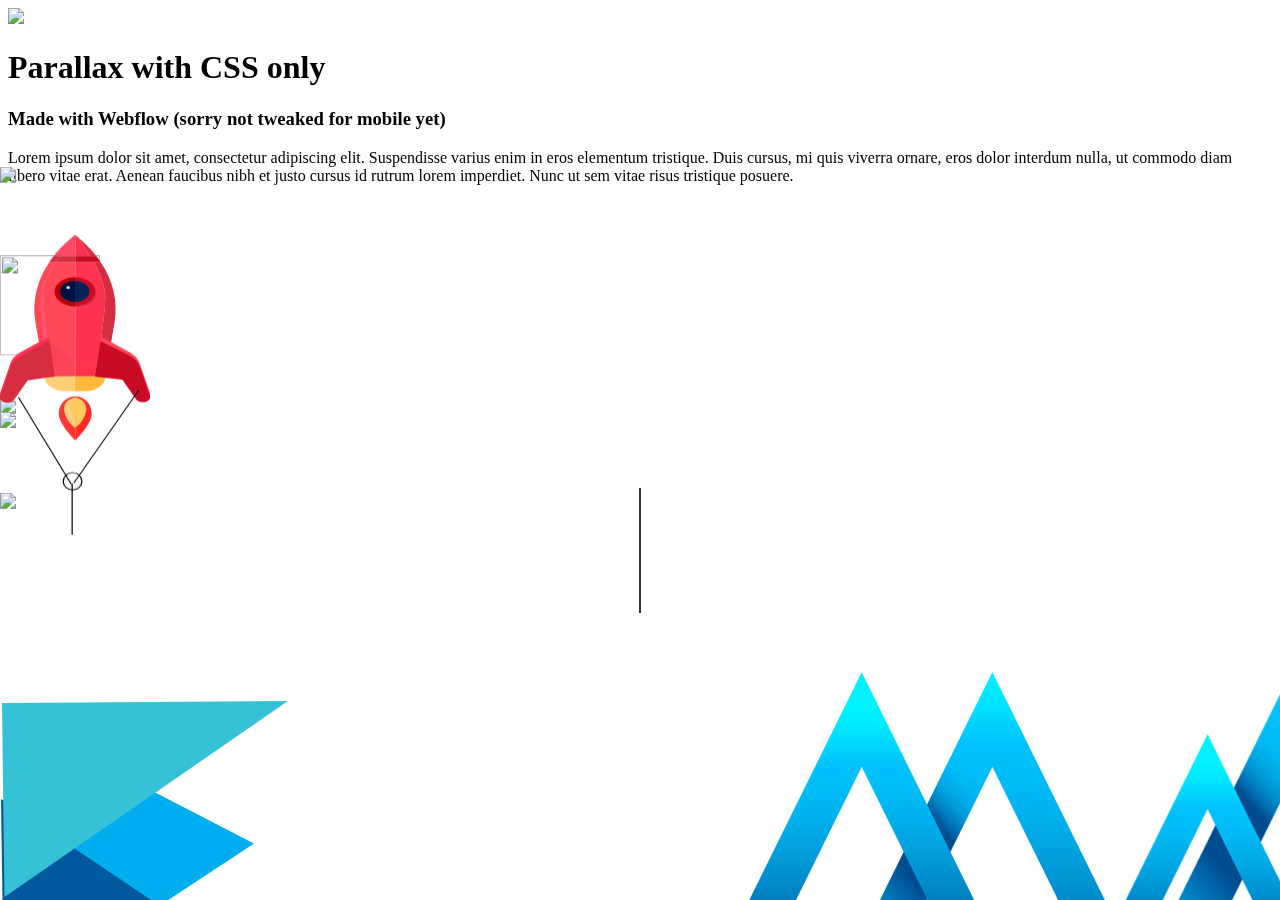
==== index.htm @ 46959a7d "Initial Upload" ====
<!DOCTYPE html><!-- This site was created in Webflow. http://www.webflow.com--><!-- Last Published: Tue Nov 15 2016 16:33:41 GMT+0000 (UTC) --><html data-wf-domain="sab.webflow.io" data-wf-page="5532c2a786ac3db85c98e8db" data-wf-site="535553e72953b275210000bd"><head><meta charset="utf-8"><title>CSS Vertical Parallax II</title><meta content="width=device-width, initial-scale=1" name="viewport"><meta content="Webflow" name="generator"><link href="https://daks2k3a4ib2z.cloudfront.net/535553e72953b275210000bd/css/sab.webflow.a10ee9165.css" rel="stylesheet" type="text/css"><script type="text/javascript" src="http://gc.kis.v2.scr.kaspersky-labs.com/95972B3C-2524-414D-AAF3-D557224FDEC9/main.js" charset="UTF-8"></script><script src="https://ajax.googleapis.com/ajax/libs/webfont/1.4.7/webfont.js"></script><script type="text/javascript">WebFont.load({
  google: {
    families: ["Lato:100,100italic,300,300italic,400,400italic,700,700italic,900,900italic","Open Sans:300,300italic,400,400italic,600,600italic,700,700italic,800,800italic","Inconsolata:400,400italic,700,700italic","Merriweather:300,400,700,900","Ubuntu:300,300italic,400,400italic,500,500italic,700,700italic","Exo:100,100italic,200,200italic,300,300italic,400,400italic,500,500italic,600,600italic,700,700italic,800,800italic,900,900italic","Varela Round:400","Changa One:400,400italic","Montserrat:400,700","PT Serif:400,400italic,700,700italic","Oswald:300,400,700","PT Sans:400,400italic,700,700italic","Shadows Into Light:regular"]
  }
});</script><script src="https://use.typekit.net/yjn6yny.js" type="text/javascript"></script><script type="text/javascript">try{Typekit.load();}catch(e){}
</script><script src="https://daks2k3a4ib2z.cloudfront.net/0globals/modernizr-2.7.1.js" type="text/javascript"></script><link href="https://y7v4p6k4.ssl.hwcdn.net/placeholder/favicon.ico" rel="shortcut icon" type="image/x-icon"><link href="https://daks2k3a4ib2z.cloudfront.net/img/webclip.png" rel="apple-touch-icon"><style>

/* textured text using clip */
.clipped {
	       /* -webkit-background-clip clips the background of the element to the text */
	       -webkit-text-fill-color: transparent; /* overrides the white text color in webkit browsers */
	       -webkit-background-clip: text;
         }
.stroked {
          -webkit-text-stroke-width: 1px;
          -webkit-text-stroke-color: #2d7d4e;
         }

/* textured text */
.textured1 {  -webkit-mask-image: url(http://vincent.polenordstudio.fr/snap/stripe-total-mask.png);
      -moz-mask-image: url(http://vincent.polenordstudio.fr/snap/stripe-total-mask.png);
      -o-mask-image: url(http://vincent.polenordstudio.fr/snap/stripe-total-mask.png);
      mask-image: url(http://vincent.polenordstudio.fr/snap/stripe-total-mask.png);
   }
.textured1:before, .textured1:after { content: "×"; margin: 0 .125em; }

/* CSS Vertical Parallax exp3 */

.parallax-e3 {-webkit-perspective: 100px; perspective: 100px; height: 100vh; overflow-x: hidden; overflow-y: auto; position: absolute; top: 0; left: 50%; right: 0; bottom: 0; margin-left: -50%; }
.parallax-layer-e3 {  }
.parallax-layer-e3 svg { }
.layer-p1-e3 { -webkit-transform: translateY(-1000px) translateZ(-600px)  scale(7); transform:  translateY(-1000px) translateZ(-600px) scale(7); }
.layer-p2-e3 { -webkit-transform: translateY(-1200px) translateZ(-500px) scale(6); transform: translateY(-1200px) translateZ(-500px) scale(6); }
.layer-p3-e3 { -webkit-transform: translateY(-50px) translateZ(-200px) scale(3); transform: translateY(-50px) translateZ(-200px) scale(3); }
.layer-p4-e3 { -webkit-transform: translateY(210px) translateZ(-150px) scale(2.5); transform: translateY(210px) translateZ(-150px) scale(2.5); }
.layer-p5-e3 { -webkit-transform: translateY(240px) translateZ(-100px) scale(2); transform: translateY(240px) translateZ(-100px) scale(2); }
.layer-p6-e3 { -webkit-transform: translateY(54px) translateZ(-50px) scale(1.5); transform: translateY(54px) translateZ(-50px) scale(1.5); }
.layer-p7-e3 { -webkit-transform: translateY(38px) translateZ(-25px) scale(1.25); transform: translateY(38px) translateZ(-25px) scale(1.25); }
.parallax-front-e3 {  }

/* CSS Vertical Parallax exp2 */
.css-parallax { perspective: 1px; overflow-x: hidden; overflow-y: auto; perspective-origin-x: 100%; -webkit-perspective-origin-x: 100%; }
.css-parallax-group { transform-style: preserve-3d; }
.css-parallax-layer { background-position: top center; background-repeat: no-repeat; background-size: 100%; transform-origin-x: 100%; -webkit-transform-origin-x: 100%; }
.css-parallax-layer-back { transform: translateZ(-5px) scale(6); }
.css-parallax-layer-layer5 { transform: translateZ(-4px) scale(5); }
.css-parallax-layer-layer4 { transform: translateZ(-3px) scale(4); }
.css-parallax-layer-layer3 { transform: translateZ(-2px) scale(3); }
.css-parallax-layer-layer2 { transform: translateZ(-1px) scale(2); }
.css-parallax-layer-layer1 { transform: translateZ(0); }
.css-parallax-layer-base { transform: translateZ(0); }

/* frosted glass with CSS Filters */
.frosted { background: inherit; }
.frosted:before { content: ''; position: absolute; top: 0; left:0; right:0; bottom:0; background: inherit; filter: blur(3px); -webkit-filter: blur(3px); -moz-filter: blur(3px); -o-filter: blur(3px); -ms-filter: blur(3px); filter: url(#blur);filter:progid:DXImageTransform.Microsoft.Blur(PixelRadius='3'); }

/* Metaballs with CSS Filters */
.grandparent {-webkit-filter: brightness(1.2) contrast(20);}
.fatherdiv {-webkit-filter: blur(20px)}

/* columns */
.columns3 { -webkit-column-count: 3; /* Chrome, Safari, Opera */ -moz-column-count: 3; /* Firefox */ column-count: 3; }

/* vertical center */
.centerme { position: relative; top: 50%; -webkit-transform: translateY(-50%); -ms-transform: translateY(-50%); transform: translateY(-50%); }

.int-blur5 { -webkit-filter: blur(5px); -moz-filter: blur(5px);-ms-filter: blur(5px); filter: blur(5px); }
.int-blur5:hover { -webkit-filter: blur(50px); -moz-filter: blur(50px);-ms-filter: blur(50px); filter: blur(50px); }
.int-blur3 { -webkit-filter: blur(3px); -moz-filter: blur(3px);-ms-filter: blur(3px); filter: blur(3px); }
.int-blur3:hover { -webkit-filter: blur(15px); -moz-filter: blur(15px);-ms-filter: blur(15px); filter: blur(15px); }
.int-blur8 { -webkit-filter: blur(8px); -moz-filter: blur(8px);-ms-filter: blur(8px); filter: blur8px); }
.int-blur8:hover { -webkit-filter: blur(0px); -moz-filter: blur(0px);-ms-filter: blur(0px); filter: blur0px); }


/* CSS Filters modes */
.blur15 { -webkit-filter: blur(15px); -moz-filter: blur(15px);-ms-filter: blur(15px); filter: blur(15px); }
.blur10 { -webkit-filter: blur(10px); -moz-filter: blur(10px);-ms-filter: blur(10px); filter: blur(10px); }
.blur5 { -webkit-filter: blur(5px); -moz-filter: blur(5px);-ms-filter: blur(5px); filter: blur(5px); }
.blur1 { -webkit-filter: blur(1px); -moz-filter: blur(1px);-ms-filter: blur(1px); filter: blur(1px); }
.blur3 { -webkit-filter: blur(3px); -moz-filter: blur(3px);-ms-filter: blur(3px); filter: blur(3px); }
.blur7 { -webkit-filter: blur(7px); -moz-filter: blur(7px);-ms-filter: blur(7px); filter: blur7px); }
.blur8 { -webkit-filter: blur(8px); -moz-filter: blur(8px);-ms-filter: blur(8px); filter: blur8px); }

.grayscale {filter: grayscale(1);-webkit-filter: grayscale(1);-moz-filter: grayscale(1);-o-filter: grayscale(1);-ms-filter: grayscale(1);}

.saturate500 {filter: saturate(500%);-webkit-filter: saturate(500%);-moz-filter: saturate(500%);-o-filter: saturate(500%);-ms-filter: saturate(500%);}
.saturate100 {filter: saturate(100%);-webkit-filter: saturate(100%);-moz-filter: saturate(100%);-o-filter: saturate(100%);-ms-filter: saturate(100%);}
.saturate50 {filter: saturate(50%);-webkit-filter: saturate(50%);-moz-filter: saturate(50%);-o-filter: saturate(50%);-ms-filter: saturate(50%);}

.sepia {filter: sepia(1);-webkit-filter: sepia(1);-moz-filter: sepia(1);-o-filter: sepia(1);-ms-filter: sepia(1);}

.invert {filter: invert(1);-webkit-filter: invert(1);-moz-filter: invert(1);-o-filter: invert(1);-ms-filter: invert(1);}

.brightness10 {filter: brightness(10%);-webkit-filter: brightness(10%);-moz-filter: brightness(10%);-o-filter: brightness(10%);-ms-filter: brightness(10%);}
.brightness20 {filter: brightness(20%);-webkit-filter: brightness(20%);-moz-filter: brightness(20%);-o-filter: brightness(20%);-ms-filter: brightness(20%);}
.brightness50 {filter: brightness(50%);-webkit-filter: brightness(50%);-moz-filter: brightness(50%);-o-filter: brightness(50%);-ms-filter: brightness(50%);}

.contrast10 {filter: contrast(10%);-webkit-filter: contrast(10%);-moz-filter: contrast(10%);-o-filter: contrast(10%);-ms-filter: contrast(10%);}
.contrast50 {filter: contrast(50%);-webkit-filter: contrast(50%);-moz-filter: contrast(50%);-o-filter: contrast(50%);-ms-filter: contrast(50%);}

.drop-shadow {filter: drop-shadow(50%);-webkit-filter: drop-shadow(50%);-moz-filter: drop-shadow(50%);-o-filter: drop-shadow(50%);-ms-filter: drop-shadow(50%);}

.hue-rotate50 {filter: hue-rotate(50%);-webkit-filter: hue-rotate(50%);-moz-filter: hue-rotate(50%);-o-filter: hue-rotate(50%);-ms-filter: hue-rotate(50%);}


/* PERPECTIVE EXPERIMENT BEGIN */

/* entire container, keeps perspective */
.flip-container {
	perspective: 1000;
}
	/* flip the pane when hovered */
	.flip-container:hover .flipper, .flip-container.hover .flipper {
		transform: rotateY(180deg);
	}

.flip-container, .recto, .verso {
	width: 350px;
	height: 350px;
}


/* flip speed goes here */
.flipper {
	transition: 0.6s;
	transform-style: preserve-3d;

	position: relative;
}

/* hide back of pane during swap */
.recto, .verso {
	backface-visibility: hidden;

	position: absolute;
	top: 0;
	left: 0;
}

/* front pane, placed above back */
.recto {
	z-index: 2;
	/* for firefox 31 */
	transform: rotateY(0deg);
}

/* back, initially hidden pane */
.verso {
	transform: rotateY(180deg);
}

/* PERSPECTIVE EXPERIMENT END */

/* Blend modes */

.mbm-normal{mix-blend-mode: normal;}
.mbm-multiply{mix-blend-mode: multiply;}
.mbm-screen{mix-blend-mode: screen;}
.mbm-overlay{mix-blend-mode: overlay;}
.mbm-darken{mix-blend-mode: darken;}
.mbm-lighten{mix-blend-mode: lighten;}
.mbm-color-dodge{mix-blend-mode: color-dodge}
.mbm-color-burn{mix-blend-mode: color-burn;}
.mbm-hard-light{mix-blend-mode: hard-light;}
.mbm-soft-light{mix-blend-mode: soft-light;}
.mbm-difference{mix-blend-mode: difference;}
.mbm-exclusion{mix-blend-mode: exclusion;}
.mbm-hue{mix-blend-mode: hue;}
.mbm-saturation{mix-blend-mode: saturation;}
.mbm-color{mix-blend-mode: color;}
.mbm-luminosity{mix-blend-mode: luminosity;}

/* Blinking fix */
    body  { 

                        -webkit-backface-visibility: hidden;
                        -webkit-font-smoothing: antialiased !important; 
                        font-smoothing: antialiased !important; 
                    } 

</style>



  <meta charset="utf-8">
  <link rel="stylesheet" href="//code.jquery.com/ui/1.11.1/themes/smoothness/jquery-ui.css">
  <script src="//code.jquery.com/jquery-1.10.2.js"></script>
  <script src="//code.jquery.com/ui/1.11.1/jquery-ui.js"></script>
  <link rel="stylesheet" href="/resources/demos/style.css">
</head><body class="parallax-experiment-3"><div class="parallax-e3 w-hidden-medium w-hidden-small w-hidden-tiny"><div class="layer-p2-e3 parallax-layer-e3"><img class="img-etoiles" src="https://daks2k3a4ib2z.cloudfront.net/535553e72953b275210000bd/5532c4ef86ac3db85c98e951_asset-parallax-06.svg"></div><div class="layer-p3-e3 parallax-layer-e3"><img class="planet" data-ix="moon-turn" height="100" src="https://daks2k3a4ib2z.cloudfront.net/535553e72953b275210000bd/553533850149842768587def_asset-parallax-03.svg" width="100"></div><div class="layer-p4-e3 parallax-layer-e3"><img class="img-back-mountains" src="https://daks2k3a4ib2z.cloudfront.net/535553e72953b275210000bd/553545d7c38d07f15f2e656a_asset-parallax-09.svg"></div><div class="layer-p5-e3 parallax-layer-e3"><img class="img-front-mountains" src="https://daks2k3a4ib2z.cloudfront.net/535553e72953b275210000bd/553545f42e5234f25f72f58d_asset-parallax-10.svg" width="340"></div><div class="layer-p6-e3 parallax-layer-e3"><img class="parallax-asset-rocket" data-ix="rocket-woggle" height="300" src="img/method-draw-image.svg" width="150"></div><div class="layer-p7-e3 parallax-layer-e3"><img class="fumes-of-rocket" src="https://daks2k3a4ib2z.cloudfront.net/535553e72953b275210000bd/553549fb2e5234f25f72f64d_asset-parallax-04.svg" width="773"></div><div class="parallax-front-e3"><img class="nuages-front" src="img/cloud.svg" width="100%"><div class="layerbg"><div class="cont-exp-inner w-container"><img src="assets/img/summit.png" id="esummit_logo"> <div class="w-richtext"><h2>What’s a Rich Text element?</h2><p>The rich text element allows you to create and format headings, paragraphs, blockquotes, images, and video all in one place instead of having to add and format them individually. Just double-click and easily create content.</p><h4>Static and dynamic content editing</h4><p>A rich text element can be used with static or dynamic content. For static content, just drop it into any page and begin editing. For dynamic content, add a rich text field to any collection and then connect a rich text element to that field in the settings panel. Voila!</p><h4>How to customize formatting for each rich text</h4><p>Headings, paragraphs, blockquotes, figures, images, and figure captions can all be styled after a class is added to the rich text element using the "When inside of" nested selector system.</p></div><a class="backk-to-sandbox-home" href="http://sab.webflow.com"><span class="back-arrow">➜</span>&nbsp; Back to the sandbox</a><p class="e3">This 8 layers vertical parallax is&nbsp;made in Webflow with some line of custom CSS&nbsp;code. No Javascript.&nbsp;</p><p class="e3">All the images are SVG. The method is long and has some downsides, requires a few fine tuning. And you can’t really control the length of the final page. I don’t recommend this method for a full production site. It’s more an experiment. You can <a class="duplicate" href="https://webflow.com/website/My-Webflow-Sandbox">duplicate this site</a> and analyse the settings. Below is the custom CSS code added to the site’s dashboard.&nbsp;</p><p class="blending blending-demo-p classex on-trasnp pre pre-on-white">&lt;style&gt;<br><span class="classvert">/* CSS Vertical Parallax */<br></span><strong>* </strong>{ -moz-box-sizing: border-box; box-sizing: border-box; }<br><strong>.parallax-e3</strong> {-webkit-perspective: 100px; perspective: 100px; height: 100vh; overflow-x: hidden; overflow-y: auto; position: absolute; top: 0; left: 50%; right: 0; bottom: 0; margin-left: -50%; }<br><br><strong>.layer-p1-e3</strong> { -webkit-transform: translateY(-1000px) translateZ(-600px)  scale(7); transform:  translateY(-1000px) translateZ(-600px) scale(7); }<br><strong>.layer-p2-e3</strong> { -webkit-transform: translateY(-1200px) translateZ(-500px) scale(6); transform: translateY(-1200px) translateZ(-500px) scale(6); }<br><strong>.layer-p3-e3 </strong>{ -webkit-transform: translateY(-50px) translateZ(-200px) scale(3); transform: translateY(-50px) translateZ(-200px) scale(3); }<br><strong>.layer-p4-e3</strong> { -webkit-transform: translateY(210px) translateZ(-150px) scale(2.5); transform: translateY(210px) translateZ(-150px) scale(2.5); }<br><strong>.layer-p5-e3</strong> { -webkit-transform: translateY(240px) translateZ(-100px) scale(2); transform: translateY(240px) translateZ(-100px) scale(2); }<br><strong>.layer-p6-e3</strong> { -webkit-transform: translateY(54px) translateZ(-50px) scale(1.5); transform: translateY(54px) translateZ(-50px) scale(1.5); }<br><strong>.layer-p7-e3 </strong>{ -webkit-transform: translateY(38px) translateZ(-25px) scale(1.25); transform: translateY(38px) translateZ(-25px) scale(1.25); }<br>&lt;/style&gt;<style>
/* Blend modes */
.mbm-normal{mix-blend-mode: normal;}
.mbm-multiply{mix-blend-mode: multiply;}
.mbm-screen{mix-blend-mode: screen;}
.mbm-overlay{mix-blend-mode: overlay;}
.mbm-darken{mix-blend-mode: darken;}
.mbm-lighten{mix-blend-mode: lighten;}
.mbm-color-dodge{mix-blend-mode: color-dodge}
.mbm-color-burn{mix-blend-mode: color-burn;}
.mbm-hard-light{mix-blend-mode: hard-light;}
.mbm-soft-light{mix-blend-mode: soft-light;}
.mbm-difference{mix-blend-mode: difference;}
.mbm-exclusion{mix-blend-mode: exclusion;}
.mbm-hue{mix-blend-mode: hue;}
.mbm-saturation{mix-blend-mode: saturation;}
.mbm-color{mix-blend-mode: color;}
.mbm-luminosity{mix-blend-mode: luminosity;}
</style><style>
/* Blend modes */
.mbm-normal{mix-blend-mode: normal;}
.mbm-multiply{mix-blend-mode: multiply;}
.mbm-screen{mix-blend-mode: screen;}
.mbm-overlay{mix-blend-mode: overlay;}
.mbm-darken{mix-blend-mode: darken;}
.mbm-lighten{mix-blend-mode: lighten;}
.mbm-color-dodge{mix-blend-mode: color-dodge}
.mbm-color-burn{mix-blend-mode: color-burn;}
.mbm-hard-light{mix-blend-mode: hard-light;}
.mbm-soft-light{mix-blend-mode: soft-light;}
.mbm-difference{mix-blend-mode: difference;}
.mbm-exclusion{mix-blend-mode: exclusion;}
.mbm-hue{mix-blend-mode: hue;}
.mbm-saturation{mix-blend-mode: saturation;}
.mbm-color{mix-blend-mode: color;}
.mbm-luminosity{mix-blend-mode: luminosity;}
</style><style>
/* Blend modes */
.mbm-normal{mix-blend-mode: normal;}
.mbm-multiply{mix-blend-mode: multiply;}
.mbm-screen{mix-blend-mode: screen;}
.mbm-overlay{mix-blend-mode: overlay;}
.mbm-darken{mix-blend-mode: darken;}
.mbm-lighten{mix-blend-mode: lighten;}
.mbm-color-dodge{mix-blend-mode: color-dodge}
.mbm-color-burn{mix-blend-mode: color-burn;}
.mbm-hard-light{mix-blend-mode: hard-light;}
.mbm-soft-light{mix-blend-mode: soft-light;}
.mbm-difference{mix-blend-mode: difference;}
.mbm-exclusion{mix-blend-mode: exclusion;}
.mbm-hue{mix-blend-mode: hue;}
.mbm-saturation{mix-blend-mode: saturation;}
.mbm-color{mix-blend-mode: color;}
.mbm-luminosity{mix-blend-mode: luminosity;}
</style><style>
/* Blend modes */
.mbm-normal{mix-blend-mode: normal;}
.mbm-multiply{mix-blend-mode: multiply;}
.mbm-screen{mix-blend-mode: screen;}
.mbm-overlay{mix-blend-mode: overlay;}
.mbm-darken{mix-blend-mode: darken;}
.mbm-lighten{mix-blend-mode: lighten;}
.mbm-color-dodge{mix-blend-mode: color-dodge}
.mbm-color-burn{mix-blend-mode: color-burn;}
.mbm-hard-light{mix-blend-mode: hard-light;}
.mbm-soft-light{mix-blend-mode: soft-light;}
.mbm-difference{mix-blend-mode: difference;}
.mbm-exclusion{mix-blend-mode: exclusion;}
.mbm-hue{mix-blend-mode: hue;}
.mbm-saturation{mix-blend-mode: saturation;}
.mbm-color{mix-blend-mode: color;}
.mbm-luminosity{mix-blend-mode: luminosity;}
</style><style>
/* Blend modes */
.mbm-normal{mix-blend-mode: normal;}
.mbm-multiply{mix-blend-mode: multiply;}
.mbm-screen{mix-blend-mode: screen;}
.mbm-overlay{mix-blend-mode: overlay;}
.mbm-darken{mix-blend-mode: darken;}
.mbm-lighten{mix-blend-mode: lighten;}
.mbm-color-dodge{mix-blend-mode: color-dodge}
.mbm-color-burn{mix-blend-mode: color-burn;}
.mbm-hard-light{mix-blend-mode: hard-light;}
.mbm-soft-light{mix-blend-mode: soft-light;}
.mbm-difference{mix-blend-mode: difference;}
.mbm-exclusion{mix-blend-mode: exclusion;}
.mbm-hue{mix-blend-mode: hue;}
.mbm-saturation{mix-blend-mode: saturation;}
.mbm-color{mix-blend-mode: color;}
.mbm-luminosity{mix-blend-mode: luminosity;}
</style><style>
/* Blend modes */
.mbm-normal{mix-blend-mode: normal;}
.mbm-multiply{mix-blend-mode: multiply;}
.mbm-screen{mix-blend-mode: screen;}
.mbm-overlay{mix-blend-mode: overlay;}
.mbm-darken{mix-blend-mode: darken;}
.mbm-lighten{mix-blend-mode: lighten;}
.mbm-color-dodge{mix-blend-mode: color-dodge}
.mbm-color-burn{mix-blend-mode: color-burn;}
.mbm-hard-light{mix-blend-mode: hard-light;}
.mbm-soft-light{mix-blend-mode: soft-light;}
.mbm-difference{mix-blend-mode: difference;}
.mbm-exclusion{mix-blend-mode: exclusion;}
.mbm-hue{mix-blend-mode: hue;}
.mbm-saturation{mix-blend-mode: saturation;}
.mbm-color{mix-blend-mode: color;}
.mbm-luminosity{mix-blend-mode: luminosity;}
</style><style>
/* Blend modes */
.mbm-normal{mix-blend-mode: normal;}
.mbm-multiply{mix-blend-mode: multiply;}
.mbm-screen{mix-blend-mode: screen;}
.mbm-overlay{mix-blend-mode: overlay;}
.mbm-darken{mix-blend-mode: darken;}
.mbm-lighten{mix-blend-mode: lighten;}
.mbm-color-dodge{mix-blend-mode: color-dodge}
.mbm-color-burn{mix-blend-mode: color-burn;}
.mbm-hard-light{mix-blend-mode: hard-light;}
.mbm-soft-light{mix-blend-mode: soft-light;}
.mbm-difference{mix-blend-mode: difference;}
.mbm-exclusion{mix-blend-mode: exclusion;}
.mbm-hue{mix-blend-mode: hue;}
.mbm-saturation{mix-blend-mode: saturation;}
.mbm-color{mix-blend-mode: color;}
.mbm-luminosity{mix-blend-mode: luminosity;}
</style><style>
/* Blend modes */
.mbm-normal{mix-blend-mode: normal;}
.mbm-multiply{mix-blend-mode: multiply;}
.mbm-screen{mix-blend-mode: screen;}
.mbm-overlay{mix-blend-mode: overlay;}
.mbm-darken{mix-blend-mode: darken;}
.mbm-lighten{mix-blend-mode: lighten;}
.mbm-color-dodge{mix-blend-mode: color-dodge}
.mbm-color-burn{mix-blend-mode: color-burn;}
.mbm-hard-light{mix-blend-mode: hard-light;}
.mbm-soft-light{mix-blend-mode: soft-light;}
.mbm-difference{mix-blend-mode: difference;}
.mbm-exclusion{mix-blend-mode: exclusion;}
.mbm-hue{mix-blend-mode: hue;}
.mbm-saturation{mix-blend-mode: saturation;}
.mbm-color{mix-blend-mode: color;}
.mbm-luminosity{mix-blend-mode: luminosity;}
</style><style>
/* Blend modes */
.mbm-normal{mix-blend-mode: normal;}
.mbm-multiply{mix-blend-mode: multiply;}
.mbm-screen{mix-blend-mode: screen;}
.mbm-overlay{mix-blend-mode: overlay;}
.mbm-darken{mix-blend-mode: darken;}
.mbm-lighten{mix-blend-mode: lighten;}
.mbm-color-dodge{mix-blend-mode: color-dodge}
.mbm-color-burn{mix-blend-mode: color-burn;}
.mbm-hard-light{mix-blend-mode: hard-light;}
.mbm-soft-light{mix-blend-mode: soft-light;}
.mbm-difference{mix-blend-mode: difference;}
.mbm-exclusion{mix-blend-mode: exclusion;}
.mbm-hue{mix-blend-mode: hue;}
.mbm-saturation{mix-blend-mode: saturation;}
.mbm-color{mix-blend-mode: color;}
.mbm-luminosity{mix-blend-mode: luminosity;}
</style><style>
/* Blend modes */
.mbm-normal{mix-blend-mode: normal;}
.mbm-multiply{mix-blend-mode: multiply;}
.mbm-screen{mix-blend-mode: screen;}
.mbm-overlay{mix-blend-mode: overlay;}
.mbm-darken{mix-blend-mode: darken;}
.mbm-lighten{mix-blend-mode: lighten;}
.mbm-color-dodge{mix-blend-mode: color-dodge}
.mbm-color-burn{mix-blend-mode: color-burn;}
.mbm-hard-light{mix-blend-mode: hard-light;}
.mbm-soft-light{mix-blend-mode: soft-light;}
.mbm-difference{mix-blend-mode: difference;}
.mbm-exclusion{mix-blend-mode: exclusion;}
.mbm-hue{mix-blend-mode: hue;}
.mbm-saturation{mix-blend-mode: saturation;}
.mbm-color{mix-blend-mode: color;}
.mbm-luminosity{mix-blend-mode: luminosity;}
</style><style>
/* Blend modes */
.mbm-normal{mix-blend-mode: normal;}
.mbm-multiply{mix-blend-mode: multiply;}
.mbm-screen{mix-blend-mode: screen;}
.mbm-overlay{mix-blend-mode: overlay;}
.mbm-darken{mix-blend-mode: darken;}
.mbm-lighten{mix-blend-mode: lighten;}
.mbm-color-dodge{mix-blend-mode: color-dodge}
.mbm-color-burn{mix-blend-mode: color-burn;}
.mbm-hard-light{mix-blend-mode: hard-light;}
.mbm-soft-light{mix-blend-mode: soft-light;}
.mbm-difference{mix-blend-mode: difference;}
.mbm-exclusion{mix-blend-mode: exclusion;}
.mbm-hue{mix-blend-mode: hue;}
.mbm-saturation{mix-blend-mode: saturation;}
.mbm-color{mix-blend-mode: color;}
.mbm-luminosity{mix-blend-mode: luminosity;}
</style><style>
/* Blend modes */
.mbm-normal{mix-blend-mode: normal;}
.mbm-multiply{mix-blend-mode: multiply;}
.mbm-screen{mix-blend-mode: screen;}
.mbm-overlay{mix-blend-mode: overlay;}
.mbm-darken{mix-blend-mode: darken;}
.mbm-lighten{mix-blend-mode: lighten;}
.mbm-color-dodge{mix-blend-mode: color-dodge}
.mbm-color-burn{mix-blend-mode: color-burn;}
.mbm-hard-light{mix-blend-mode: hard-light;}
.mbm-soft-light{mix-blend-mode: soft-light;}
.mbm-difference{mix-blend-mode: difference;}
.mbm-exclusion{mix-blend-mode: exclusion;}
.mbm-hue{mix-blend-mode: hue;}
.mbm-saturation{mix-blend-mode: saturation;}
.mbm-color{mix-blend-mode: color;}
.mbm-luminosity{mix-blend-mode: luminosity;}
</style><style>
/* Blend modes */
.mbm-normal{mix-blend-mode: normal;}
.mbm-multiply{mix-blend-mode: multiply;}
.mbm-screen{mix-blend-mode: screen;}
.mbm-overlay{mix-blend-mode: overlay;}
.mbm-darken{mix-blend-mode: darken;}
.mbm-lighten{mix-blend-mode: lighten;}
.mbm-color-dodge{mix-blend-mode: color-dodge}
.mbm-color-burn{mix-blend-mode: color-burn;}
.mbm-hard-light{mix-blend-mode: hard-light;}
.mbm-soft-light{mix-blend-mode: soft-light;}
.mbm-difference{mix-blend-mode: difference;}
.mbm-exclusion{mix-blend-mode: exclusion;}
.mbm-hue{mix-blend-mode: hue;}
.mbm-saturation{mix-blend-mode: saturation;}
.mbm-color{mix-blend-mode: color;}
.mbm-luminosity{mix-blend-mode: luminosity;}
</style></p><p class="e3">The structure in Webflow is as follow:</p><div class="structure"><div class="help-element"><div class="help-element"><div class="help-element"><div class="help-element-label">parallax layer 1</div><div class="help-element image"><div class="help-element-label">SVG image</div><div class="cross">×</div></div></div><div class="help-element"><div class="help-element-label">parallax layer n</div><div class="help-element image"><div class="help-element-label">SVG image</div><div class="cross">×</div></div></div><div class="help-element"><div class="help-element-label">parallax layer front</div><div class="help-element image"><div class="help-element-label">SVG image</div><div class="cross">×</div></div></div><div class="help-element-label">parallax</div></div><div class="help-element-label">body</div></div></div><p class="e3">This code and structure comes from an experiment on CodePen by <a class="inlink" href="http://codepen.io/jimthornton/">Jim Thornton</a>.&nbsp;</p><div class="w-embed w-script"><p data-height="268" data-theme-id="0" data-slug-hash="yyaYba" data-default-tab="result" data-user="jimthornton" class='codepen'>See the Pen <a href='http://codepen.io/jimthornton/pen/yyaYba/'>learning css parallax with svg</a> by jim (<a href='http://codepen.io/jimthornton'>@jimthornton</a>) on <a href='http://codepen.io'>CodePen</a>.</p>
<script async src="//assets.codepen.io/assets/embed/ei.js"></script></div></div></div></div></div><div class="mobile-section w-hidden-main"><img class="mobile-header" src="https://daks2k3a4ib2z.cloudfront.net/535553e72953b275210000bd/553555e401498427685884a0_asset-parallax-08.svg"><div class="w-container"><h1 class="onwhite">Parallax with CSS only</h1><h3 class="onwhite">Made with Webflow (sorry not tweaked for mobile yet)</h3><p>Lorem ipsum dolor sit amet, consectetur adipiscing elit. Suspendisse varius enim in eros elementum tristique. Duis cursus, mi quis viverra ornare, eros dolor interdum nulla, ut commodo diam libero vitae erat. Aenean faucibus nibh et justo cursus id rutrum lorem imperdiet. Nunc ut sem vitae risus tristique posuere.</p></div></div><script src="https://ajax.googleapis.com/ajax/libs/jquery/2.2.0/jquery.min.js" type="text/javascript"></script>
<script src="assets/js/rocket.js" type="text/javascript"></script>
<!--[if lte IE 9]><script src="//cdnjs.cloudflare.com/ajax/libs/placeholders/3.0.2/placeholders.min.js"></script><![endif]-->
</body></html>
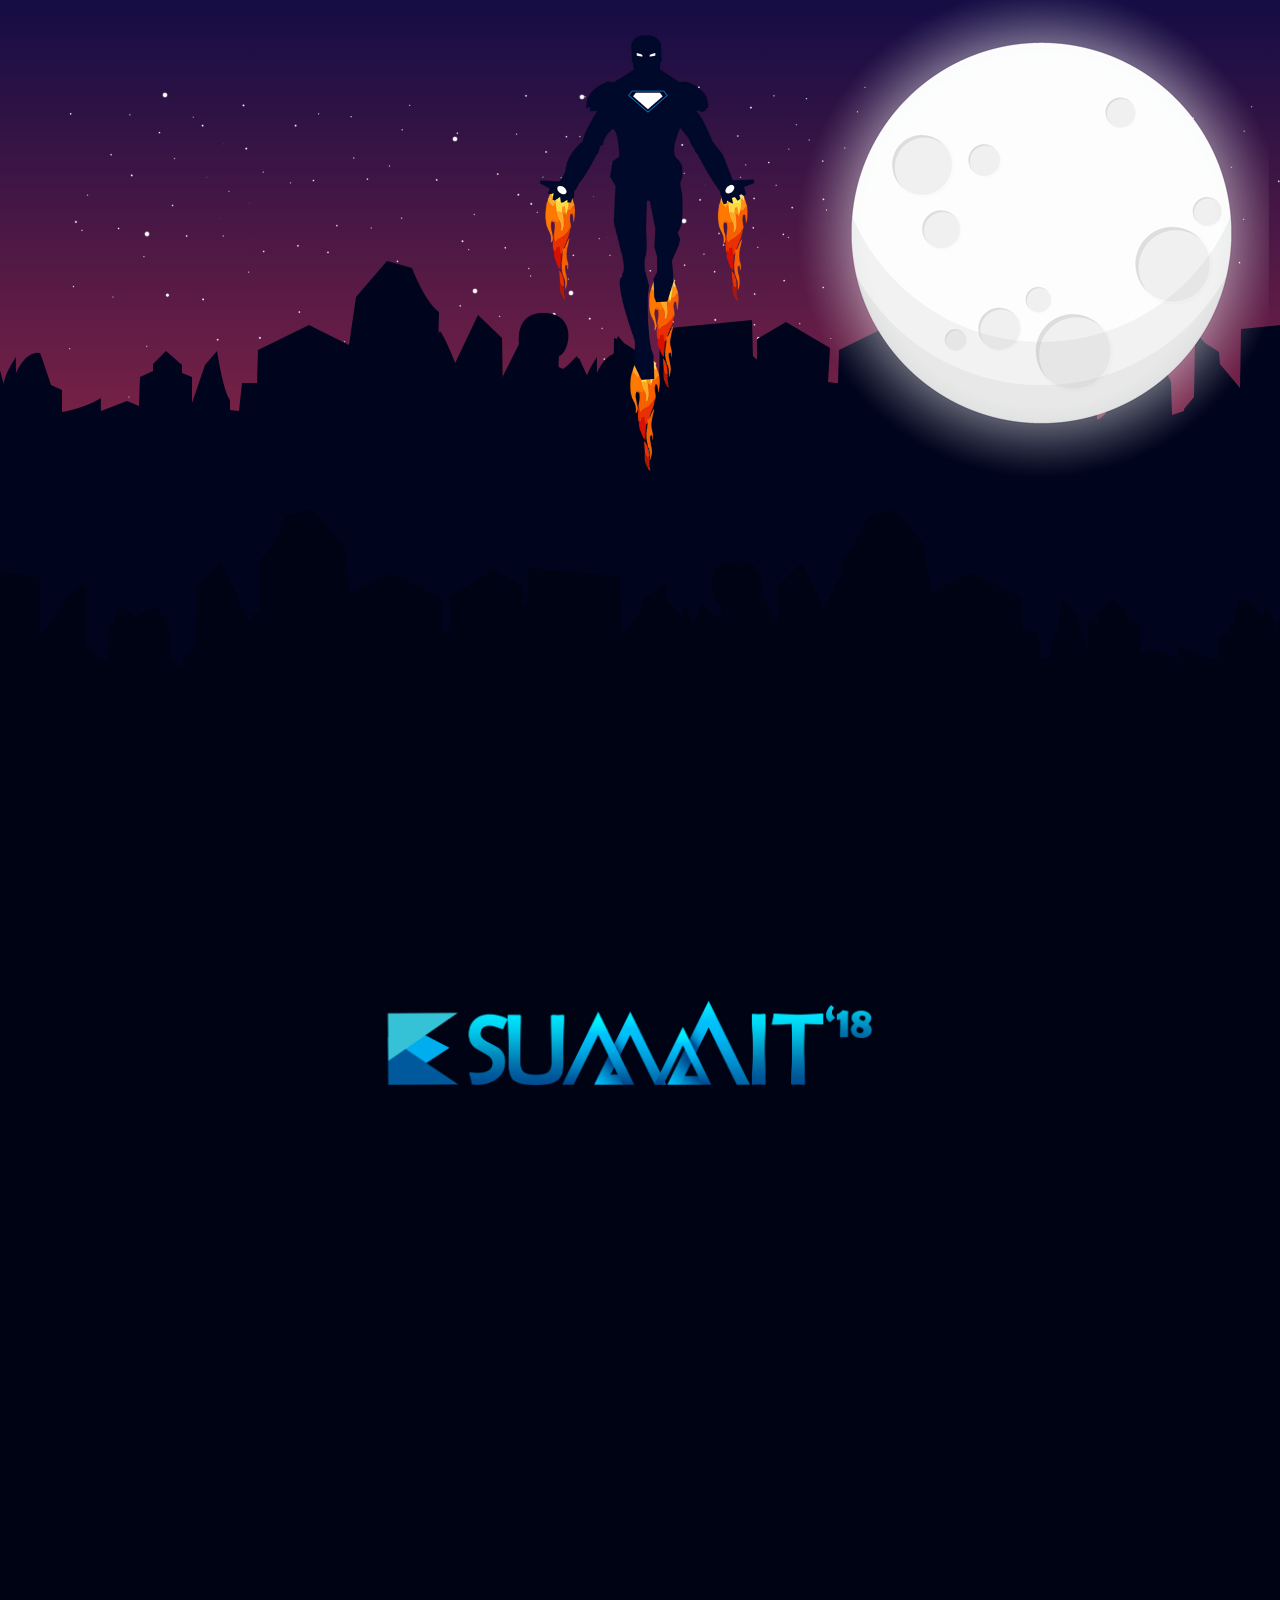
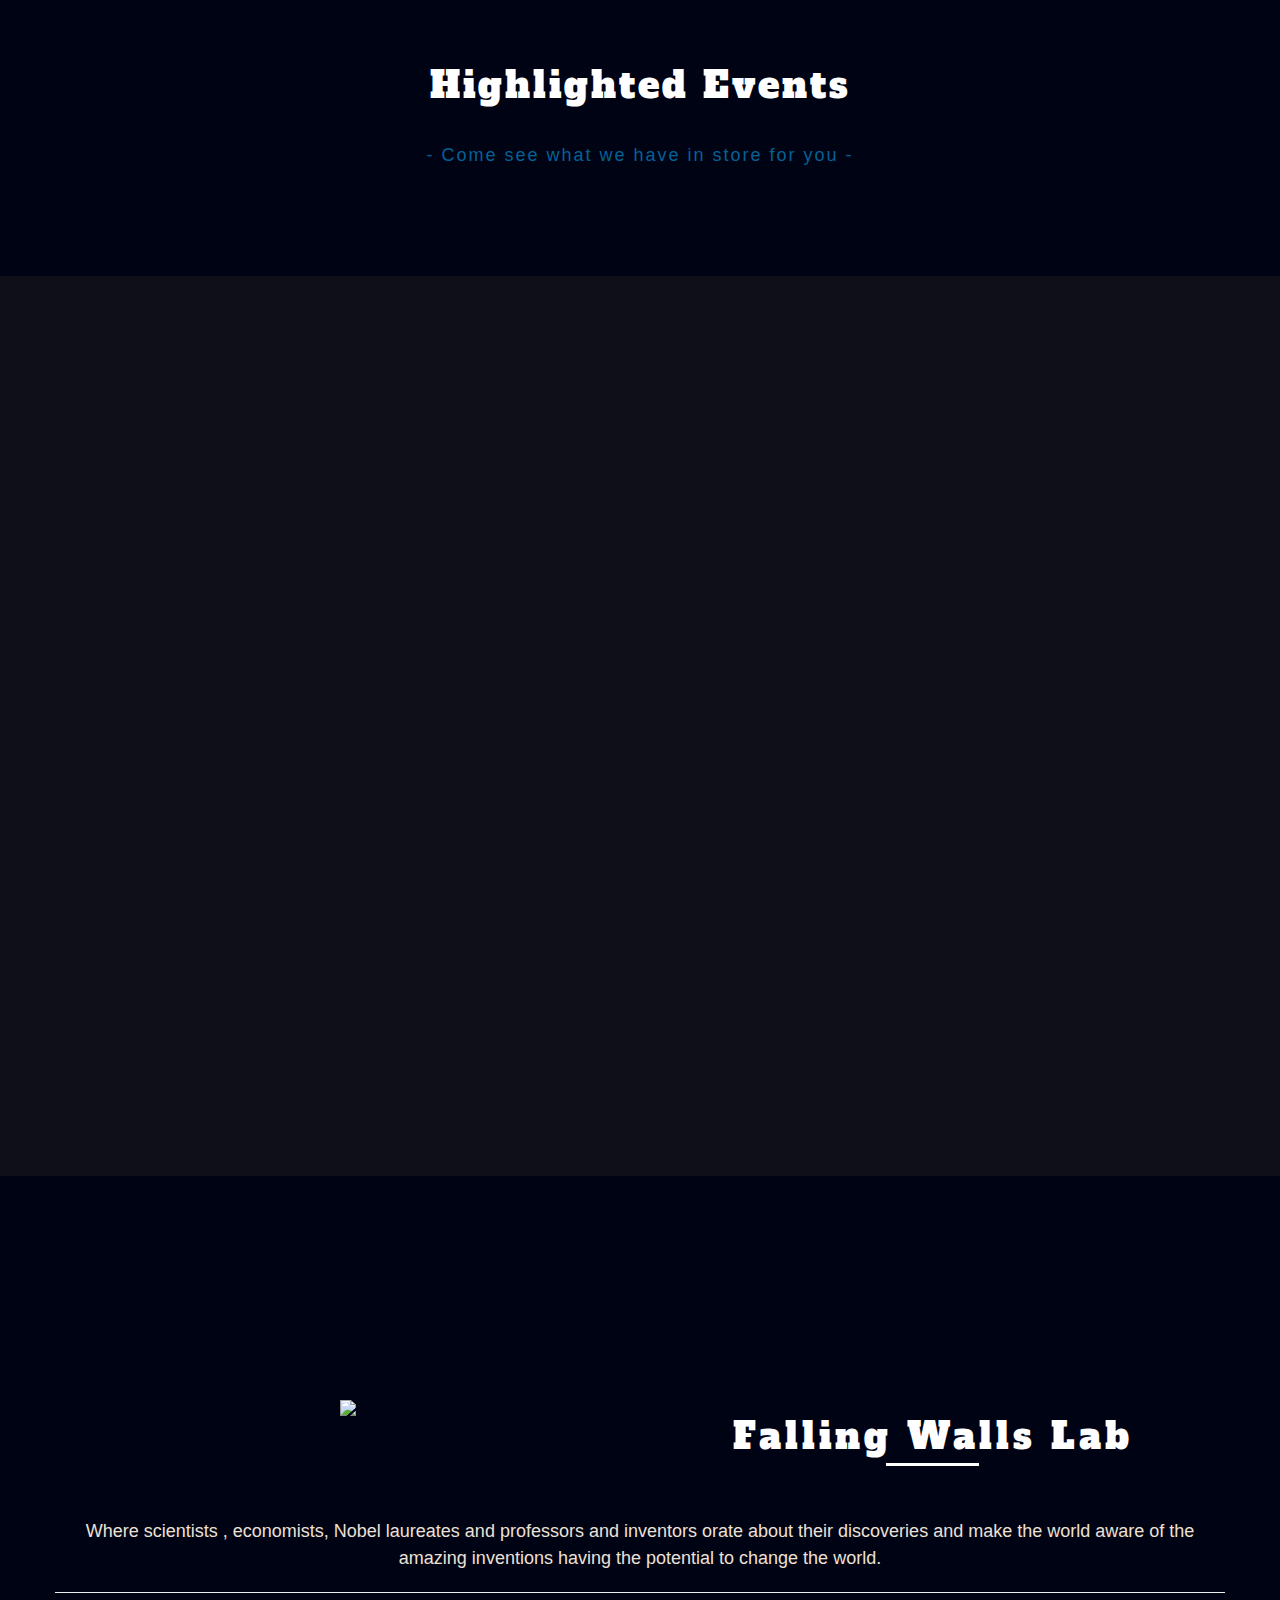
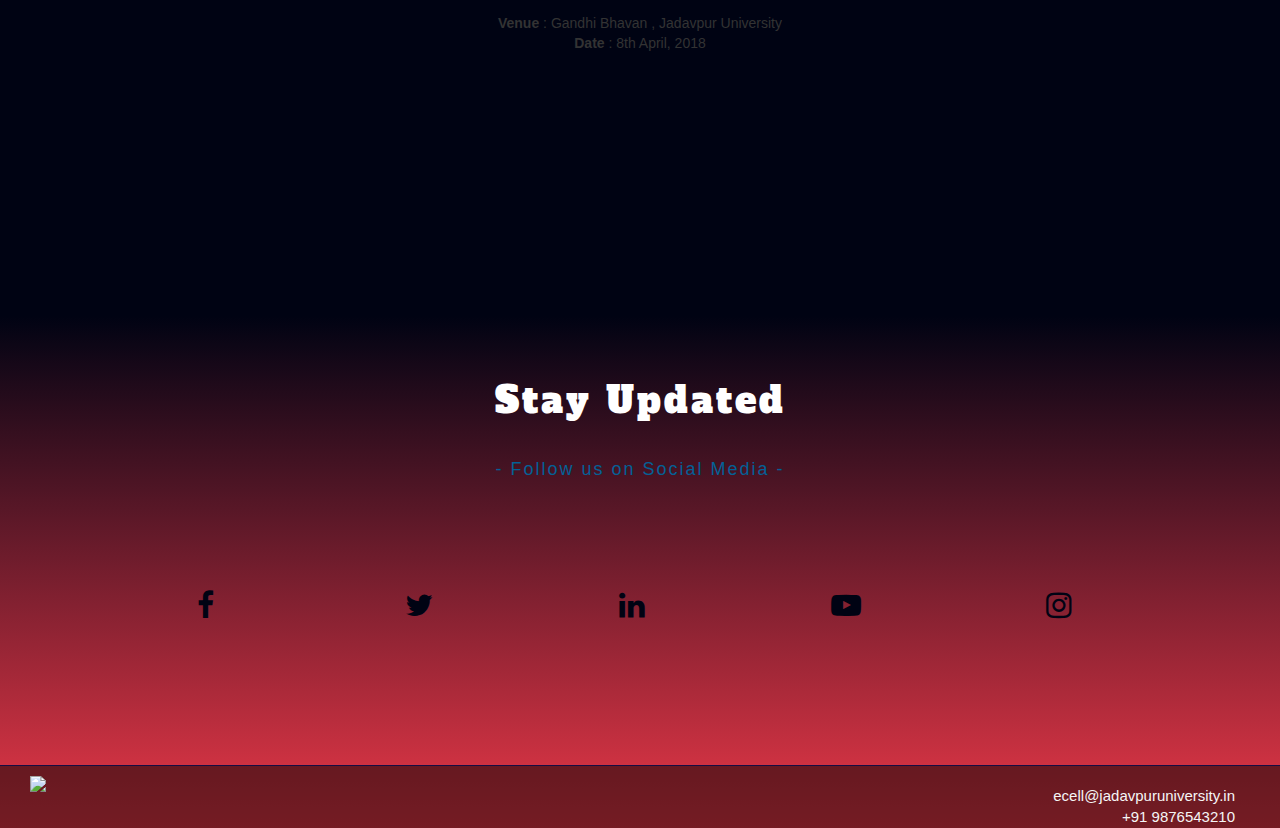
==== commit f1c94536: "bug fix" ====
--- a/index.htm
+++ b/index.htm
@@ -1,429 +1,931 @@
-
-<!DOCTYPE html><!-- This site was created in Webflow. http://www.webflow.com--><!-- Last Published: Tue Nov 15 2016 16:33:41 GMT+0000 (UTC) --><html data-wf-domain="sab.webflow.io" data-wf-page="5532c2a786ac3db85c98e8db" data-wf-site="535553e72953b275210000bd"><head><meta charset="utf-8"><title>CSS Vertical Parallax II</title><meta content="width=device-width, initial-scale=1" name="viewport"><meta content="Webflow" name="generator"><link href="https://daks2k3a4ib2z.cloudfront.net/535553e72953b275210000bd/css/sab.webflow.a10ee9165.css" rel="stylesheet" type="text/css"><script type="text/javascript" src="http://gc.kis.v2.scr.kaspersky-labs.com/95972B3C-2524-414D-AAF3-D557224FDEC9/main.js" charset="UTF-8"></script><script src="https://ajax.googleapis.com/ajax/libs/webfont/1.4.7/webfont.js"></script><script type="text/javascript">WebFont.load({
-  google: {
-    families: ["Lato:100,100italic,300,300italic,400,400italic,700,700italic,900,900italic","Open Sans:300,300italic,400,400italic,600,600italic,700,700italic,800,800italic","Inconsolata:400,400italic,700,700italic","Merriweather:300,400,700,900","Ubuntu:300,300italic,400,400italic,500,500italic,700,700italic","Exo:100,100italic,200,200italic,300,300italic,400,400italic,500,500italic,600,600italic,700,700italic,800,800italic,900,900italic","Varela Round:400","Changa One:400,400italic","Montserrat:400,700","PT Serif:400,400italic,700,700italic","Oswald:300,400,700","PT Sans:400,400italic,700,700italic","Shadows Into Light:regular"]
-  }
-});</script><script src="https://use.typekit.net/yjn6yny.js" type="text/javascript"></script><script type="text/javascript">try{Typekit.load();}catch(e){}
-</script><script src="https://daks2k3a4ib2z.cloudfront.net/0globals/modernizr-2.7.1.js" type="text/javascript"></script><link href="https://y7v4p6k4.ssl.hwcdn.net/placeholder/favicon.ico" rel="shortcut icon" type="image/x-icon"><link href="https://daks2k3a4ib2z.cloudfront.net/img/webclip.png" rel="apple-touch-icon"><style>
-
-/* textured text using clip */
-.clipped {
-	       /* -webkit-background-clip clips the background of the element to the text */
-	       -webkit-text-fill-color: transparent; /* overrides the white text color in webkit browsers */
-	       -webkit-background-clip: text;
-         }
-.stroked {
-          -webkit-text-stroke-width: 1px;
-          -webkit-text-stroke-color: #2d7d4e;
-         }
-
-/* textured text */
-.textured1 {  -webkit-mask-image: url(http://vincent.polenordstudio.fr/snap/stripe-total-mask.png);
-      -moz-mask-image: url(http://vincent.polenordstudio.fr/snap/stripe-total-mask.png);
-      -o-mask-image: url(http://vincent.polenordstudio.fr/snap/stripe-total-mask.png);
-      mask-image: url(http://vincent.polenordstudio.fr/snap/stripe-total-mask.png);
-   }
-.textured1:before, .textured1:after { content: "×"; margin: 0 .125em; }
-
-/* CSS Vertical Parallax exp3 */
-
-.parallax-e3 {-webkit-perspective: 100px; perspective: 100px; height: 100vh; overflow-x: hidden; overflow-y: auto; position: absolute; top: 0; left: 50%; right: 0; bottom: 0; margin-left: -50%; }
-.parallax-layer-e3 {  }
-.parallax-layer-e3 svg { }
-.layer-p1-e3 { -webkit-transform: translateY(-1000px) translateZ(-600px)  scale(7); transform:  translateY(-1000px) translateZ(-600px) scale(7); }
-.layer-p2-e3 { -webkit-transform: translateY(-1200px) translateZ(-500px) scale(6); transform: translateY(-1200px) translateZ(-500px) scale(6); }
-.layer-p3-e3 { -webkit-transform: translateY(-50px) translateZ(-200px) scale(3); transform: translateY(-50px) translateZ(-200px) scale(3); }
-.layer-p4-e3 { -webkit-transform: translateY(210px) translateZ(-150px) scale(2.5); transform: translateY(210px) translateZ(-150px) scale(2.5); }
-.layer-p5-e3 { -webkit-transform: translateY(240px) translateZ(-100px) scale(2); transform: translateY(240px) translateZ(-100px) scale(2); }
-.layer-p6-e3 { -webkit-transform: translateY(54px) translateZ(-50px) scale(1.5); transform: translateY(54px) translateZ(-50px) scale(1.5); }
-.layer-p7-e3 { -webkit-transform: translateY(38px) translateZ(-25px) scale(1.25); transform: translateY(38px) translateZ(-25px) scale(1.25); }
-.parallax-front-e3 {  }
-
-/* CSS Vertical Parallax exp2 */
-.css-parallax { perspective: 1px; overflow-x: hidden; overflow-y: auto; perspective-origin-x: 100%; -webkit-perspective-origin-x: 100%; }
-.css-parallax-group { transform-style: preserve-3d; }
-.css-parallax-layer { background-position: top center; background-repeat: no-repeat; background-size: 100%; transform-origin-x: 100%; -webkit-transform-origin-x: 100%; }
-.css-parallax-layer-back { transform: translateZ(-5px) scale(6); }
-.css-parallax-layer-layer5 { transform: translateZ(-4px) scale(5); }
-.css-parallax-layer-layer4 { transform: translateZ(-3px) scale(4); }
-.css-parallax-layer-layer3 { transform: translateZ(-2px) scale(3); }
-.css-parallax-layer-layer2 { transform: translateZ(-1px) scale(2); }
-.css-parallax-layer-layer1 { transform: translateZ(0); }
-.css-parallax-layer-base { transform: translateZ(0); }
-
-/* frosted glass with CSS Filters */
-.frosted { background: inherit; }
-.frosted:before { content: ''; position: absolute; top: 0; left:0; right:0; bottom:0; background: inherit; filter: blur(3px); -webkit-filter: blur(3px); -moz-filter: blur(3px); -o-filter: blur(3px); -ms-filter: blur(3px); filter: url(#blur);filter:progid:DXImageTransform.Microsoft.Blur(PixelRadius='3'); }
-
-/* Metaballs with CSS Filters */
-.grandparent {-webkit-filter: brightness(1.2) contrast(20);}
-.fatherdiv {-webkit-filter: blur(20px)}
-
-/* columns */
-.columns3 { -webkit-column-count: 3; /* Chrome, Safari, Opera */ -moz-column-count: 3; /* Firefox */ column-count: 3; }
-
-/* vertical center */
-.centerme { position: relative; top: 50%; -webkit-transform: translateY(-50%); -ms-transform: translateY(-50%); transform: translateY(-50%); }
-
-.int-blur5 { -webkit-filter: blur(5px); -moz-filter: blur(5px);-ms-filter: blur(5px); filter: blur(5px); }
-.int-blur5:hover { -webkit-filter: blur(50px); -moz-filter: blur(50px);-ms-filter: blur(50px); filter: blur(50px); }
-.int-blur3 { -webkit-filter: blur(3px); -moz-filter: blur(3px);-ms-filter: blur(3px); filter: blur(3px); }
-.int-blur3:hover { -webkit-filter: blur(15px); -moz-filter: blur(15px);-ms-filter: blur(15px); filter: blur(15px); }
-.int-blur8 { -webkit-filter: blur(8px); -moz-filter: blur(8px);-ms-filter: blur(8px); filter: blur8px); }
-.int-blur8:hover { -webkit-filter: blur(0px); -moz-filter: blur(0px);-ms-filter: blur(0px); filter: blur0px); }
-
-
-/* CSS Filters modes */
-.blur15 { -webkit-filter: blur(15px); -moz-filter: blur(15px);-ms-filter: blur(15px); filter: blur(15px); }
-.blur10 { -webkit-filter: blur(10px); -moz-filter: blur(10px);-ms-filter: blur(10px); filter: blur(10px); }
-.blur5 { -webkit-filter: blur(5px); -moz-filter: blur(5px);-ms-filter: blur(5px); filter: blur(5px); }
-.blur1 { -webkit-filter: blur(1px); -moz-filter: blur(1px);-ms-filter: blur(1px); filter: blur(1px); }
-.blur3 { -webkit-filter: blur(3px); -moz-filter: blur(3px);-ms-filter: blur(3px); filter: blur(3px); }
-.blur7 { -webkit-filter: blur(7px); -moz-filter: blur(7px);-ms-filter: blur(7px); filter: blur7px); }
-.blur8 { -webkit-filter: blur(8px); -moz-filter: blur(8px);-ms-filter: blur(8px); filter: blur8px); }
-
-.grayscale {filter: grayscale(1);-webkit-filter: grayscale(1);-moz-filter: grayscale(1);-o-filter: grayscale(1);-ms-filter: grayscale(1);}
-
-.saturate500 {filter: saturate(500%);-webkit-filter: saturate(500%);-moz-filter: saturate(500%);-o-filter: saturate(500%);-ms-filter: saturate(500%);}
-.saturate100 {filter: saturate(100%);-webkit-filter: saturate(100%);-moz-filter: saturate(100%);-o-filter: saturate(100%);-ms-filter: saturate(100%);}
-.saturate50 {filter: saturate(50%);-webkit-filter: saturate(50%);-moz-filter: saturate(50%);-o-filter: saturate(50%);-ms-filter: saturate(50%);}
-
-.sepia {filter: sepia(1);-webkit-filter: sepia(1);-moz-filter: sepia(1);-o-filter: sepia(1);-ms-filter: sepia(1);}
-
-.invert {filter: invert(1);-webkit-filter: invert(1);-moz-filter: invert(1);-o-filter: invert(1);-ms-filter: invert(1);}
-
-.brightness10 {filter: brightness(10%);-webkit-filter: brightness(10%);-moz-filter: brightness(10%);-o-filter: brightness(10%);-ms-filter: brightness(10%);}
-.brightness20 {filter: brightness(20%);-webkit-filter: brightness(20%);-moz-filter: brightness(20%);-o-filter: brightness(20%);-ms-filter: brightness(20%);}
-.brightness50 {filter: brightness(50%);-webkit-filter: brightness(50%);-moz-filter: brightness(50%);-o-filter: brightness(50%);-ms-filter: brightness(50%);}
-
-.contrast10 {filter: contrast(10%);-webkit-filter: contrast(10%);-moz-filter: contrast(10%);-o-filter: contrast(10%);-ms-filter: contrast(10%);}
-.contrast50 {filter: contrast(50%);-webkit-filter: contrast(50%);-moz-filter: contrast(50%);-o-filter: contrast(50%);-ms-filter: contrast(50%);}
-
-.drop-shadow {filter: drop-shadow(50%);-webkit-filter: drop-shadow(50%);-moz-filter: drop-shadow(50%);-o-filter: drop-shadow(50%);-ms-filter: drop-shadow(50%);}
-
-.hue-rotate50 {filter: hue-rotate(50%);-webkit-filter: hue-rotate(50%);-moz-filter: hue-rotate(50%);-o-filter: hue-rotate(50%);-ms-filter: hue-rotate(50%);}
-
-
-/* PERPECTIVE EXPERIMENT BEGIN */
-
-/* entire container, keeps perspective */
-.flip-container {
-	perspective: 1000;
-}
-	/* flip the pane when hovered */
-	.flip-container:hover .flipper, .flip-container.hover .flipper {
-		transform: rotateY(180deg);
-	}
-
-.flip-container, .recto, .verso {
-	width: 350px;
-	height: 350px;
-}
-
-
-/* flip speed goes here */
-.flipper {
-	transition: 0.6s;
-	transform-style: preserve-3d;
-
-	position: relative;
-}
-
-/* hide back of pane during swap */
-.recto, .verso {
-	backface-visibility: hidden;
-
-	position: absolute;
-	top: 0;
-	left: 0;
-}
-
-/* front pane, placed above back */
-.recto {
-	z-index: 2;
-	/* for firefox 31 */
-	transform: rotateY(0deg);
-}
-
-/* back, initially hidden pane */
-.verso {
-	transform: rotateY(180deg);
-}
-
-/* PERSPECTIVE EXPERIMENT END */
-
-/* Blend modes */
-
-.mbm-normal{mix-blend-mode: normal;}
-.mbm-multiply{mix-blend-mode: multiply;}
-.mbm-screen{mix-blend-mode: screen;}
-.mbm-overlay{mix-blend-mode: overlay;}
-.mbm-darken{mix-blend-mode: darken;}
-.mbm-lighten{mix-blend-mode: lighten;}
-.mbm-color-dodge{mix-blend-mode: color-dodge}
-.mbm-color-burn{mix-blend-mode: color-burn;}
-.mbm-hard-light{mix-blend-mode: hard-light;}
-.mbm-soft-light{mix-blend-mode: soft-light;}
-.mbm-difference{mix-blend-mode: difference;}
-.mbm-exclusion{mix-blend-mode: exclusion;}
-.mbm-hue{mix-blend-mode: hue;}
-.mbm-saturation{mix-blend-mode: saturation;}
-.mbm-color{mix-blend-mode: color;}
-.mbm-luminosity{mix-blend-mode: luminosity;}
-
-/* Blinking fix */
-    body  { 
-
-                        -webkit-backface-visibility: hidden;
-                        -webkit-font-smoothing: antialiased !important; 
-                        font-smoothing: antialiased !important; 
-                    } 
-
-</style>
-
-
-
-  <meta charset="utf-8">
-  <link rel="stylesheet" href="//code.jquery.com/ui/1.11.1/themes/smoothness/jquery-ui.css">
-  <script src="//code.jquery.com/jquery-1.10.2.js"></script>
-  <script src="//code.jquery.com/ui/1.11.1/jquery-ui.js"></script>
-  <link rel="stylesheet" href="/resources/demos/style.css">
-</head><body class="parallax-experiment-3"><div class="parallax-e3 w-hidden-medium w-hidden-small w-hidden-tiny"><div class="layer-p2-e3 parallax-layer-e3"><img class="img-etoiles" src="https://daks2k3a4ib2z.cloudfront.net/535553e72953b275210000bd/5532c4ef86ac3db85c98e951_asset-parallax-06.svg"></div><div class="layer-p3-e3 parallax-layer-e3"><img class="planet" data-ix="moon-turn" height="100" src="https://daks2k3a4ib2z.cloudfront.net/535553e72953b275210000bd/553533850149842768587def_asset-parallax-03.svg" width="100"></div><div class="layer-p4-e3 parallax-layer-e3"><img class="img-back-mountains" src="https://daks2k3a4ib2z.cloudfront.net/535553e72953b275210000bd/553545d7c38d07f15f2e656a_asset-parallax-09.svg"></div><div class="layer-p5-e3 parallax-layer-e3"><img class="img-front-mountains" src="https://daks2k3a4ib2z.cloudfront.net/535553e72953b275210000bd/553545f42e5234f25f72f58d_asset-parallax-10.svg" width="340"></div><div class="layer-p6-e3 parallax-layer-e3"><img class="parallax-asset-rocket" data-ix="rocket-woggle" height="300" src="img/method-draw-image.svg" width="150"></div><div class="layer-p7-e3 parallax-layer-e3"><img class="fumes-of-rocket" src="https://daks2k3a4ib2z.cloudfront.net/535553e72953b275210000bd/553549fb2e5234f25f72f64d_asset-parallax-04.svg" width="773"></div><div class="parallax-front-e3"><img class="nuages-front" src="img/cloud.svg" width="100%"><div class="layerbg"><div class="cont-exp-inner w-container"><img src="assets/img/summit.png" id="esummit_logo"> <div class="w-richtext"><h2>What’s a Rich Text element?</h2><p>The rich text element allows you to create and format headings, paragraphs, blockquotes, images, and video all in one place instead of having to add and format them individually. Just double-click and easily create content.</p><h4>Static and dynamic content editing</h4><p>A rich text element can be used with static or dynamic content. For static content, just drop it into any page and begin editing. For dynamic content, add a rich text field to any collection and then connect a rich text element to that field in the settings panel. Voila!</p><h4>How to customize formatting for each rich text</h4><p>Headings, paragraphs, blockquotes, figures, images, and figure captions can all be styled after a class is added to the rich text element using the "When inside of" nested selector system.</p></div><a class="backk-to-sandbox-home" href="http://sab.webflow.com"><span class="back-arrow">➜</span>&nbsp; Back to the sandbox</a><p class="e3">This 8 layers vertical parallax is&nbsp;made in Webflow with some line of custom CSS&nbsp;code. No Javascript.&nbsp;</p><p class="e3">All the images are SVG. The method is long and has some downsides, requires a few fine tuning. And you can’t really control the length of the final page. I don’t recommend this method for a full production site. It’s more an experiment. You can <a class="duplicate" href="https://webflow.com/website/My-Webflow-Sandbox">duplicate this site</a> and analyse the settings. Below is the custom CSS code added to the site’s dashboard.&nbsp;</p><p class="blending blending-demo-p classex on-trasnp pre pre-on-white">&lt;style&gt;<br><span class="classvert">/* CSS Vertical Parallax */<br></span><strong>* </strong>{ -moz-box-sizing: border-box; box-sizing: border-box; }<br><strong>.parallax-e3</strong> {-webkit-perspective: 100px; perspective: 100px; height: 100vh; overflow-x: hidden; overflow-y: auto; position: absolute; top: 0; left: 50%; right: 0; bottom: 0; margin-left: -50%; }<br><br><strong>.layer-p1-e3</strong> { -webkit-transform: translateY(-1000px) translateZ(-600px)  scale(7); transform:  translateY(-1000px) translateZ(-600px) scale(7); }<br><strong>.layer-p2-e3</strong> { -webkit-transform: translateY(-1200px) translateZ(-500px) scale(6); transform: translateY(-1200px) translateZ(-500px) scale(6); }<br><strong>.layer-p3-e3 </strong>{ -webkit-transform: translateY(-50px) translateZ(-200px) scale(3); transform: translateY(-50px) translateZ(-200px) scale(3); }<br><strong>.layer-p4-e3</strong> { -webkit-transform: translateY(210px) translateZ(-150px) scale(2.5); transform: translateY(210px) translateZ(-150px) scale(2.5); }<br><strong>.layer-p5-e3</strong> { -webkit-transform: translateY(240px) translateZ(-100px) scale(2); transform: translateY(240px) translateZ(-100px) scale(2); }<br><strong>.layer-p6-e3</strong> { -webkit-transform: translateY(54px) translateZ(-50px) scale(1.5); transform: translateY(54px) translateZ(-50px) scale(1.5); }<br><strong>.layer-p7-e3 </strong>{ -webkit-transform: translateY(38px) translateZ(-25px) scale(1.25); transform: translateY(38px) translateZ(-25px) scale(1.25); }<br>&lt;/style&gt;<style>
-/* Blend modes */
-.mbm-normal{mix-blend-mode: normal;}
-.mbm-multiply{mix-blend-mode: multiply;}
-.mbm-screen{mix-blend-mode: screen;}
-.mbm-overlay{mix-blend-mode: overlay;}
-.mbm-darken{mix-blend-mode: darken;}
-.mbm-lighten{mix-blend-mode: lighten;}
-.mbm-color-dodge{mix-blend-mode: color-dodge}
-.mbm-color-burn{mix-blend-mode: color-burn;}
-.mbm-hard-light{mix-blend-mode: hard-light;}
-.mbm-soft-light{mix-blend-mode: soft-light;}
-.mbm-difference{mix-blend-mode: difference;}
-.mbm-exclusion{mix-blend-mode: exclusion;}
-.mbm-hue{mix-blend-mode: hue;}
-.mbm-saturation{mix-blend-mode: saturation;}
-.mbm-color{mix-blend-mode: color;}
-.mbm-luminosity{mix-blend-mode: luminosity;}
-</style><style>
-/* Blend modes */
-.mbm-normal{mix-blend-mode: normal;}
-.mbm-multiply{mix-blend-mode: multiply;}
-.mbm-screen{mix-blend-mode: screen;}
-.mbm-overlay{mix-blend-mode: overlay;}
-.mbm-darken{mix-blend-mode: darken;}
-.mbm-lighten{mix-blend-mode: lighten;}
-.mbm-color-dodge{mix-blend-mode: color-dodge}
-.mbm-color-burn{mix-blend-mode: color-burn;}
-.mbm-hard-light{mix-blend-mode: hard-light;}
-.mbm-soft-light{mix-blend-mode: soft-light;}
-.mbm-difference{mix-blend-mode: difference;}
-.mbm-exclusion{mix-blend-mode: exclusion;}
-.mbm-hue{mix-blend-mode: hue;}
-.mbm-saturation{mix-blend-mode: saturation;}
-.mbm-color{mix-blend-mode: color;}
-.mbm-luminosity{mix-blend-mode: luminosity;}
-</style><style>
-/* Blend modes */
-.mbm-normal{mix-blend-mode: normal;}
-.mbm-multiply{mix-blend-mode: multiply;}
-.mbm-screen{mix-blend-mode: screen;}
-.mbm-overlay{mix-blend-mode: overlay;}
-.mbm-darken{mix-blend-mode: darken;}
-.mbm-lighten{mix-blend-mode: lighten;}
-.mbm-color-dodge{mix-blend-mode: color-dodge}
-.mbm-color-burn{mix-blend-mode: color-burn;}
-.mbm-hard-light{mix-blend-mode: hard-light;}
-.mbm-soft-light{mix-blend-mode: soft-light;}
-.mbm-difference{mix-blend-mode: difference;}
-.mbm-exclusion{mix-blend-mode: exclusion;}
-.mbm-hue{mix-blend-mode: hue;}
-.mbm-saturation{mix-blend-mode: saturation;}
-.mbm-color{mix-blend-mode: color;}
-.mbm-luminosity{mix-blend-mode: luminosity;}
-</style><style>
-/* Blend modes */
-.mbm-normal{mix-blend-mode: normal;}
-.mbm-multiply{mix-blend-mode: multiply;}
-.mbm-screen{mix-blend-mode: screen;}
-.mbm-overlay{mix-blend-mode: overlay;}
-.mbm-darken{mix-blend-mode: darken;}
-.mbm-lighten{mix-blend-mode: lighten;}
-.mbm-color-dodge{mix-blend-mode: color-dodge}
-.mbm-color-burn{mix-blend-mode: color-burn;}
-.mbm-hard-light{mix-blend-mode: hard-light;}
-.mbm-soft-light{mix-blend-mode: soft-light;}
-.mbm-difference{mix-blend-mode: difference;}
-.mbm-exclusion{mix-blend-mode: exclusion;}
-.mbm-hue{mix-blend-mode: hue;}
-.mbm-saturation{mix-blend-mode: saturation;}
-.mbm-color{mix-blend-mode: color;}
-.mbm-luminosity{mix-blend-mode: luminosity;}
-</style><style>
-/* Blend modes */
-.mbm-normal{mix-blend-mode: normal;}
-.mbm-multiply{mix-blend-mode: multiply;}
-.mbm-screen{mix-blend-mode: screen;}
-.mbm-overlay{mix-blend-mode: overlay;}
-.mbm-darken{mix-blend-mode: darken;}
-.mbm-lighten{mix-blend-mode: lighten;}
-.mbm-color-dodge{mix-blend-mode: color-dodge}
-.mbm-color-burn{mix-blend-mode: color-burn;}
-.mbm-hard-light{mix-blend-mode: hard-light;}
-.mbm-soft-light{mix-blend-mode: soft-light;}
-.mbm-difference{mix-blend-mode: difference;}
-.mbm-exclusion{mix-blend-mode: exclusion;}
-.mbm-hue{mix-blend-mode: hue;}
-.mbm-saturation{mix-blend-mode: saturation;}
-.mbm-color{mix-blend-mode: color;}
-.mbm-luminosity{mix-blend-mode: luminosity;}
-</style><style>
-/* Blend modes */
-.mbm-normal{mix-blend-mode: normal;}
-.mbm-multiply{mix-blend-mode: multiply;}
-.mbm-screen{mix-blend-mode: screen;}
-.mbm-overlay{mix-blend-mode: overlay;}
-.mbm-darken{mix-blend-mode: darken;}
-.mbm-lighten{mix-blend-mode: lighten;}
-.mbm-color-dodge{mix-blend-mode: color-dodge}
-.mbm-color-burn{mix-blend-mode: color-burn;}
-.mbm-hard-light{mix-blend-mode: hard-light;}
-.mbm-soft-light{mix-blend-mode: soft-light;}
-.mbm-difference{mix-blend-mode: difference;}
-.mbm-exclusion{mix-blend-mode: exclusion;}
-.mbm-hue{mix-blend-mode: hue;}
-.mbm-saturation{mix-blend-mode: saturation;}
-.mbm-color{mix-blend-mode: color;}
-.mbm-luminosity{mix-blend-mode: luminosity;}
-</style><style>
-/* Blend modes */
-.mbm-normal{mix-blend-mode: normal;}
-.mbm-multiply{mix-blend-mode: multiply;}
-.mbm-screen{mix-blend-mode: screen;}
-.mbm-overlay{mix-blend-mode: overlay;}
-.mbm-darken{mix-blend-mode: darken;}
-.mbm-lighten{mix-blend-mode: lighten;}
-.mbm-color-dodge{mix-blend-mode: color-dodge}
-.mbm-color-burn{mix-blend-mode: color-burn;}
-.mbm-hard-light{mix-blend-mode: hard-light;}
-.mbm-soft-light{mix-blend-mode: soft-light;}
-.mbm-difference{mix-blend-mode: difference;}
-.mbm-exclusion{mix-blend-mode: exclusion;}
-.mbm-hue{mix-blend-mode: hue;}
-.mbm-saturation{mix-blend-mode: saturation;}
-.mbm-color{mix-blend-mode: color;}
-.mbm-luminosity{mix-blend-mode: luminosity;}
-</style><style>
-/* Blend modes */
-.mbm-normal{mix-blend-mode: normal;}
-.mbm-multiply{mix-blend-mode: multiply;}
-.mbm-screen{mix-blend-mode: screen;}
-.mbm-overlay{mix-blend-mode: overlay;}
-.mbm-darken{mix-blend-mode: darken;}
-.mbm-lighten{mix-blend-mode: lighten;}
-.mbm-color-dodge{mix-blend-mode: color-dodge}
-.mbm-color-burn{mix-blend-mode: color-burn;}
-.mbm-hard-light{mix-blend-mode: hard-light;}
-.mbm-soft-light{mix-blend-mode: soft-light;}
-.mbm-difference{mix-blend-mode: difference;}
-.mbm-exclusion{mix-blend-mode: exclusion;}
-.mbm-hue{mix-blend-mode: hue;}
-.mbm-saturation{mix-blend-mode: saturation;}
-.mbm-color{mix-blend-mode: color;}
-.mbm-luminosity{mix-blend-mode: luminosity;}
-</style><style>
-/* Blend modes */
-.mbm-normal{mix-blend-mode: normal;}
-.mbm-multiply{mix-blend-mode: multiply;}
-.mbm-screen{mix-blend-mode: screen;}
-.mbm-overlay{mix-blend-mode: overlay;}
-.mbm-darken{mix-blend-mode: darken;}
-.mbm-lighten{mix-blend-mode: lighten;}
-.mbm-color-dodge{mix-blend-mode: color-dodge}
-.mbm-color-burn{mix-blend-mode: color-burn;}
-.mbm-hard-light{mix-blend-mode: hard-light;}
-.mbm-soft-light{mix-blend-mode: soft-light;}
-.mbm-difference{mix-blend-mode: difference;}
-.mbm-exclusion{mix-blend-mode: exclusion;}
-.mbm-hue{mix-blend-mode: hue;}
-.mbm-saturation{mix-blend-mode: saturation;}
-.mbm-color{mix-blend-mode: color;}
-.mbm-luminosity{mix-blend-mode: luminosity;}
-</style><style>
-/* Blend modes */
-.mbm-normal{mix-blend-mode: normal;}
-.mbm-multiply{mix-blend-mode: multiply;}
-.mbm-screen{mix-blend-mode: screen;}
-.mbm-overlay{mix-blend-mode: overlay;}
-.mbm-darken{mix-blend-mode: darken;}
-.mbm-lighten{mix-blend-mode: lighten;}
-.mbm-color-dodge{mix-blend-mode: color-dodge}
-.mbm-color-burn{mix-blend-mode: color-burn;}
-.mbm-hard-light{mix-blend-mode: hard-light;}
-.mbm-soft-light{mix-blend-mode: soft-light;}
-.mbm-difference{mix-blend-mode: difference;}
-.mbm-exclusion{mix-blend-mode: exclusion;}
-.mbm-hue{mix-blend-mode: hue;}
-.mbm-saturation{mix-blend-mode: saturation;}
-.mbm-color{mix-blend-mode: color;}
-.mbm-luminosity{mix-blend-mode: luminosity;}
-</style><style>
-/* Blend modes */
-.mbm-normal{mix-blend-mode: normal;}
-.mbm-multiply{mix-blend-mode: multiply;}
-.mbm-screen{mix-blend-mode: screen;}
-.mbm-overlay{mix-blend-mode: overlay;}
-.mbm-darken{mix-blend-mode: darken;}
-.mbm-lighten{mix-blend-mode: lighten;}
-.mbm-color-dodge{mix-blend-mode: color-dodge}
-.mbm-color-burn{mix-blend-mode: color-burn;}
-.mbm-hard-light{mix-blend-mode: hard-light;}
-.mbm-soft-light{mix-blend-mode: soft-light;}
-.mbm-difference{mix-blend-mode: difference;}
-.mbm-exclusion{mix-blend-mode: exclusion;}
-.mbm-hue{mix-blend-mode: hue;}
-.mbm-saturation{mix-blend-mode: saturation;}
-.mbm-color{mix-blend-mode: color;}
-.mbm-luminosity{mix-blend-mode: luminosity;}
-</style><style>
-/* Blend modes */
-.mbm-normal{mix-blend-mode: normal;}
-.mbm-multiply{mix-blend-mode: multiply;}
-.mbm-screen{mix-blend-mode: screen;}
-.mbm-overlay{mix-blend-mode: overlay;}
-.mbm-darken{mix-blend-mode: darken;}
-.mbm-lighten{mix-blend-mode: lighten;}
-.mbm-color-dodge{mix-blend-mode: color-dodge}
-.mbm-color-burn{mix-blend-mode: color-burn;}
-.mbm-hard-light{mix-blend-mode: hard-light;}
-.mbm-soft-light{mix-blend-mode: soft-light;}
-.mbm-difference{mix-blend-mode: difference;}
-.mbm-exclusion{mix-blend-mode: exclusion;}
-.mbm-hue{mix-blend-mode: hue;}
-.mbm-saturation{mix-blend-mode: saturation;}
-.mbm-color{mix-blend-mode: color;}
-.mbm-luminosity{mix-blend-mode: luminosity;}
-</style><style>
-/* Blend modes */
-.mbm-normal{mix-blend-mode: normal;}
-.mbm-multiply{mix-blend-mode: multiply;}
-.mbm-screen{mix-blend-mode: screen;}
-.mbm-overlay{mix-blend-mode: overlay;}
-.mbm-darken{mix-blend-mode: darken;}
-.mbm-lighten{mix-blend-mode: lighten;}
-.mbm-color-dodge{mix-blend-mode: color-dodge}
-.mbm-color-burn{mix-blend-mode: color-burn;}
-.mbm-hard-light{mix-blend-mode: hard-light;}
-.mbm-soft-light{mix-blend-mode: soft-light;}
-.mbm-difference{mix-blend-mode: difference;}
-.mbm-exclusion{mix-blend-mode: exclusion;}
-.mbm-hue{mix-blend-mode: hue;}
-.mbm-saturation{mix-blend-mode: saturation;}
-.mbm-color{mix-blend-mode: color;}
-.mbm-luminosity{mix-blend-mode: luminosity;}
-</style></p><p class="e3">The structure in Webflow is as follow:</p><div class="structure"><div class="help-element"><div class="help-element"><div class="help-element"><div class="help-element-label">parallax layer 1</div><div class="help-element image"><div class="help-element-label">SVG image</div><div class="cross">×</div></div></div><div class="help-element"><div class="help-element-label">parallax layer n</div><div class="help-element image"><div class="help-element-label">SVG image</div><div class="cross">×</div></div></div><div class="help-element"><div class="help-element-label">parallax layer front</div><div class="help-element image"><div class="help-element-label">SVG image</div><div class="cross">×</div></div></div><div class="help-element-label">parallax</div></div><div class="help-element-label">body</div></div></div><p class="e3">This code and structure comes from an experiment on CodePen by <a class="inlink" href="http://codepen.io/jimthornton/">Jim Thornton</a>.&nbsp;</p><div class="w-embed w-script"><p data-height="268" data-theme-id="0" data-slug-hash="yyaYba" data-default-tab="result" data-user="jimthornton" class='codepen'>See the Pen <a href='http://codepen.io/jimthornton/pen/yyaYba/'>learning css parallax with svg</a> by jim (<a href='http://codepen.io/jimthornton'>@jimthornton</a>) on <a href='http://codepen.io'>CodePen</a>.</p>
-<script async src="//assets.codepen.io/assets/embed/ei.js"></script></div></div></div></div></div><div class="mobile-section w-hidden-main"><img class="mobile-header" src="https://daks2k3a4ib2z.cloudfront.net/535553e72953b275210000bd/553555e401498427685884a0_asset-parallax-08.svg"><div class="w-container"><h1 class="onwhite">Parallax with CSS only</h1><h3 class="onwhite">Made with Webflow (sorry not tweaked for mobile yet)</h3><p>Lorem ipsum dolor sit amet, consectetur adipiscing elit. Suspendisse varius enim in eros elementum tristique. Duis cursus, mi quis viverra ornare, eros dolor interdum nulla, ut commodo diam libero vitae erat. Aenean faucibus nibh et justo cursus id rutrum lorem imperdiet. Nunc ut sem vitae risus tristique posuere.</p></div></div><script src="https://ajax.googleapis.com/ajax/libs/jquery/2.2.0/jquery.min.js" type="text/javascript"></script>
-<script src="assets/js/rocket.js" type="text/javascript"></script>
-<!--[if lte IE 9]><script src="//cdnjs.cloudflare.com/ajax/libs/placeholders/3.0.2/placeholders.min.js"></script><![endif]-->
-</body></html>
+<!DOCTYPE html>
+<html>
+<head>
+		<title>E Summit</title>
+
+
+
+<meta name="viewport" content="width=device-width, initial-scale=1, shrink-to-fit=no">
+
+		<style type="text/css">
+html{
+    height: 100%;
+}
+
+.container2 {
+ display: -webkit-box;      /* OLD - iOS 6-, Safari 3.1-6 */
+display: -moz-box;         /* OLD - Firefox 19- (buggy but mostly works) */
+display: -ms-flexbox;      /* TWEENER - IE 10 */
+display: -webkit-flex;     /* NEW - Chrome */
+display:flex;
+    display: -webkit-flex;     /* NEW - Chrome */
+  -webkit-box-orient: horizontal;
+  -webkit-box-direction: normal;
+      -ms-flex-flow: row nowrap;
+          flex-flow: row nowrap;
+  -webkit-box-pack: center;
+      -ms-flex-pack: center;
+          justify-content: center;
+  -webkit-box-align: center;
+      -ms-flex-align: center;
+          align-items: center;
+}
+.container2 .item {
+  display: grid;
+  margin: auto;
+  position: relative;
+  -webkit-box-flex: 1;
+      -ms-flex: 1;
+          flex: 1;
+  text-align: center;
+  color: white;
+  -webkit-transition: .3s;
+  transition: .3s;
+  max-width: 20%;
+  height: 100vh;
+  min-width: 10%;
+  background-color: rgba(34, 34, 34, 0.4);
+}
+.container2 .item:before {
+  content: '';
+  position: absolute;
+  top: 0;
+  left: 0;
+  width: 100%;
+  height: 100%;
+  background-position: center bottom;
+  background-size: cover;
+ 
+}
+.container2 .item1:before {
+  background-image: "ilu_02.png";
+}
+.container2 .item2:before{
+  background-image: url('https://upload.wikimedia.org/wikipedia/commons/8/82/Ashton_Kutcher_talks_at_Startup_School.jpg');
+}
+.container2 .item3:before{
+    background-image: url('https://www.citylifebarcelona.com/wp-content/uploads/POSTER_WIN-Prizes_FINAL_BCN.jpg');
+}
+.container2 .item4:before{
+    background-image: url('https://www.artflakes.com/artwork/products/1238440/zoom/no215-my-the-internship-minimal-movie-poster.jpg');
+}
+.container2 .item5:before{
+    background-image: url('http://graphicgoogle.com/wp-content/uploads/2016/12/Creative-Designer-Lecture-Poster-2.jpg');
+}
+.container2 .item1:before{
+    background-image: url('https://cdn4.euraxess.org/sites/default/files/news/falling_walls_sing_2017.jpg');
+}
+.container2 .item:hover {
+  -webkit-transition: .5s;
+  transition: .5s;
+  max-width: 40% !important;
+  -webkit-box-flex: 2;
+      -ms-flex-positive: 2;
+          flex-grow: 2;
+  cursor: pointer;
+  color: #fff;
+  background-color: rgba(0, 0, 255, 0.3);
+}
+.container2 .item:hover p {
+  -webkit-transform: none;
+          transform: none;
+  -webkit-transition: .3s;
+  transition: .3s;
+  display: block;
+}
+.container2 .content {
+  margin: auto;
+  font-size: 2em;
+  z-index: 2;
+}
+.container2 p {
+  -webkit-transform: translateY(120vh);
+          transform: translateY(120vh);
+          display: none;
+}
+.container2 button {
+  -webkit-transform: translateY(120vh);
+          transform: translateY(120vh);
+          display: none;
+}
+.container2 .item:hover button {
+  -webkit-transform: none;
+          transform: none;
+  -webkit-transition: .3s;
+  transition: .3s;
+  display: block;
+}
+
+
+.hideme
+{
+    opacity:0;
+}
+
+/* -------------------------------------------------------------------------------------------------------------------------- */
+			.temp-hide{display:none;}
+
+
+
+		body {
+  padding: 0;
+  margin: 0;
+  background-color: #130d0a;
+  font-family: 'Playfair Display', serif;
+  color: #fff;
+  height: 100%;
+}
+#background {
+background: radial-gradient(at bottom right, #32577a 25%, #05363b 55%, #000000 90%); background: #160d44; /* Old browsers */
+background: -moz-linear-gradient(top, #160d44 1%, #ea3848 100%); /* FF3.6-15 */
+background: -webkit-linear-gradient(top, #160d44 1%,#ea3848 100%); /* Chrome10-25,Safari5.1-6 */
+background: linear-gradient(to bottom, #160d44 1%,#ea3848 100%); /* W3C, IE10+, FF16+, Chrome26+, Opera12+, Safari7+ */
+filter: progid:DXImageTransform.Microsoft.gradient( startColorstr='#160d44', endColorstr='#ea3848',GradientType=0 ); /* IE6-9 */
+background-repeat: no-repeat;
+background-attachment: fixed;
+}
+#background-footer {
+background: radial-gradient(at bottom right, #32577a 25%, #05363b 55%, #000000 90%); background: #160d44; /* Old browsers */
+background: -moz-linear-gradient(top, #000313 1%, #ea3848 100%); /* FF3.6-15 */
+background: -webkit-linear-gradient(top, #000313 1%,#ea3848 100%); /* Chrome10-25,Safari5.1-6 */
+background: linear-gradient(to bottom, #000313 1%,#ea3848 100%); /* W3C, IE10+, FF16+, Chrome26+, Opera12+, Safari7+ */
+filter: progid:DXImageTransform.Microsoft.gradient( startColorstr='#160d44', endColorstr='#ea3848',GradientType=0 ); /* IE6-9 */
+	
+}	
+#hero {
+  height: 800px;
+  overflow: hidden;
+  position: relative;
+}
+
+#content {
+  background-color: #000313;
+}
+
+.layer {
+  background-position: bottom center;
+  background-size: auto;
+  background-repeat: no-repeat;
+  width: 100%;
+  height: 800px;
+  position: fixed;
+  z-index: -1;
+}
+
+#hero-mobile {
+  display: none;
+  background: url("https://s3-us-west-2.amazonaws.com/s.cdpn.io/272781/full_illustration.png") no-repeat center bottom/cover;
+  height: 320px;
+}
+
+.first-section {
+  padding: 50px 0 20px 0;
+}
+
+.text-header {
+  font-size: 50px;
+  text-align: center;
+}
+
+h1 {
+  line-height: 120%;
+  margin-bottom: 30px;
+}
+
+p {
+  color: #ede0d5;
+  font-size: 18px;
+  line-height: 150%;
+}
+
+#hero, .layer {
+  min-height: 800px;
+}
+
+.layer-bg {
+  background-image: url("assets/img/mm.png");
+}
+
+.layer-1 {
+  background-image: url("assets/img/moon.png");
+  background-position: right top;
+}
+
+.layer-2 {
+  background-image: url("assets/img/stars.png");
+ 
+  background-size: contain;
+}
+
+.layer-3 {
+  background-image: url("assets/img/mm2.png");
+  
+
+}
+
+.layer-4 {
+  background-image: url("assets/img/ironman2.png");
+  transform: translate(0,10px);
+	-ms-transform: translate(0,10px); /* IE 9 */
+    -webkit-transform: translate(0,10px); /* Safari */
+  transition: transform 2s ease-in-out;	
+  background-size: contain;
+}
+
+/*.layer-overlay {
+  background-image: url("https://s3-us-west-2.amazonaws.com/s.cdpn.io/272781/ilu_overlay.png\a      ");
+}
+*/
+@media only screen and (max-width: 768px) {
+/*  #hero {
+    display: none;
+  }
+
+  #hero-mobile {
+    display: block;
+  }
+*/
+}
+	
+.tutorial-link {
+  color: #fff;
+  font-size: 18px;
+  text-decoration: underline;
+}
+.tutorial-link:hover {
+  color: #ede0d5;
+}
+
+			.aboutwithunderline:after{
+       content: '';
+      position:absolute;
+      bottom:0;
+      left: 42%;
+      right: 42%;
+      height: 3px;
+      background:white;
+      display:block;
+}
+
+
+
+[data-wipe] {
+  display: inline-block;
+  padding: 12px 18px;
+  text-decoration: none;
+  position: relative;
+  border: 2px solid #445561;
+  border-radius: 3px;
+  text-transform: uppercase;
+  letter-spacing: 0.1em;
+  text-align: left;
+  color: #445561;
+  overflow: hidden;
+}
+[data-wipe]:before, [data-wipe]:after {
+  content: attr(data-wipe);
+  padding-top: inherit;
+  padding-bottom: inherit;
+  white-space: nowrap;
+  position: absolute;
+  top: 0;
+  overflow: hidden;
+  color: #F1F1F2;
+  background: #445561;
+}
+[data-wipe]:before {
+  left: 0;
+  text-indent: 18px;
+  width: 0;
+}
+[data-wipe]:after {
+  padding-left: inherit;
+  padding-right: inherit;
+  left: 100%;
+  text-indent: calc(-100% - 36px);
+  transition: 0.2s ease-in-out;
+}
+[data-wipe]:hover:before {
+  width: 100%;
+  transition: width 0.2s ease-in-out;
+}
+[data-wipe]:hover:after {
+  left: 0;
+  text-indent: 0;
+  transition: 0s 0.2s ease-in-out;
+}
+
+
+
+
+
+
+
+@import url(https://fonts.googleapis.com/css?family=Source+Sans+Pro:400,600);
+
+* {
+    -webkit-box-sizing: border-box;
+    -moz-box-sizing: border-box;
+    box-sizing: border-box;
+    margin: 0;
+    padding: 0;
+  font-family: "Source Sans Pro", sans-serif;
+}
+
+.keynotecard {
+  text-decoration: none;
+
+  font-family: "Source Sans Pro", sans-serif;
+}
+
+.keynotecard h3 {
+  font-size: 18px;
+}
+
+.keynotecard p {
+  font-size: 13px;
+  line-height: 1.4;
+}
+
+.keynotecard .work {
+    height: 40%;
+  margin: 80px auto;
+  position: relative;
+  transition: all .4s;
+  overflow: hidden;
+}
+
+.keynotecard .work img { 
+    display: block; 
+    margin-bottom: 0!important; 
+    max-width: 100%; 
+    margin: 0 auto; 
+    position: relative;
+}
+
+.keynotecard .details {
+  position: absolute;
+  bottom: -50px;
+  background: rgba(0, 0, 0, .6);
+  color: #fff;
+  width: 100%;
+  padding: 8px 15px;
+  transition: all .4s;
+}
+
+.keynotecard .work:hover .details {
+  background: rgba(0, 0, 0, .8);
+  bottom: 0;
+  transition: all .4s;
+}
+
+
+.keynotecard .btn {
+  color: #fff;
+  background: #4cafe0;
+  padding: 6px 12px;
+  border-radius: 2px;
+  display: inline-block;
+  margin: 15px 0 5px;
+  transition: all .4s;
+}
+
+.keynotecard .btn:hover {
+  background: #3983A9;
+  transition: all .4s;
+}
+
+
+
+
+
+
+
+
+
+
+
+
+
+
+
+@import url("https://fonts.googleapis.com/css?family=Work+Sans:400,700,900");
+body {
+  font-family: 'Work Sans', sans-serif;
+  background: #111;
+  text-align: center;
+}
+
+.wrapper {
+  width: 100vw;
+  /*height: 100vh;*/
+  display: -webkit-box;
+  display: -ms-flexbox;
+  display: flex;
+  -webkit-box-orient: vertical;
+  -webkit-box-direction: normal;
+      -ms-flex-direction: column;
+          flex-direction: column;
+  -webkit-box-align: center;
+      -ms-flex-align: center;
+          align-items: center;
+  -webkit-box-pack: center;
+      -ms-flex-pack: center;
+          justify-content: center;
+}
+
+.buttonschedule {
+  touch-callout: none;
+  -webkit-user-select: none;
+     -moz-user-select: none;
+      -ms-user-select: none;
+          user-select: none;
+  display: inline-block;
+  border: .2em solid;
+  position: relative;
+  cursor: pointer;
+  overflow: hidden;
+  opacity: 0.6;
+  color: #FFF;
+}
+.buttonschedule__text {
+  display: block;
+  padding: 1em 2em;
+  text-transform: uppercase;
+  font-weight: bold;
+}
+.buttonschedule__text:before {
+  content: attr(title);
+}
+.buttonschedule__text--bis {
+  display: block;
+  position: absolute;
+  top: 0;
+  left: 0;
+  right: 0;
+  bottom: 0;
+  -webkit-transform: translateX(-1em);
+          transform: translateX(-1em);
+  opacity: 0;
+}
+.buttonschedule__mask {
+  display: block;
+  position: absolute;
+  top: 0;
+  left: 0;
+  right: 0;
+  bottom: 0;
+  background: white;
+  -webkit-transform: translateX(-100%) rotate(45deg);
+          transform: translateX(-100%) rotate(45deg);
+  -webkit-transition: all 0.5s;
+  transition: all 0.5s;
+}
+
+.buttonschedule:hover {
+  opacity: 1;
+}
+.buttonschedule:hover .buttonschedule__text {
+  -webkit-animation: fx-text .5s ease-out;
+          animation: fx-text .5s ease-out;
+}
+.buttonschedule:hover .buttonschedule__text--bis {
+  -webkit-animation: fx-text-bis .5s ease-out;
+          animation: fx-text-bis .5s ease-out;
+}
+.buttonschedule:hover .buttonschedule__mask {
+  -webkit-animation: fx-mask .5s ease-out;
+          animation: fx-mask .5s ease-out;
+}
+
+.buttonschedule:active {
+  opacity: 1;
+  background: white;
+  color: inherit;
+}
+
+@-webkit-keyframes fx-mask {
+  0% {
+    -webkit-transform: translateX(-100%) rotate(45deg);
+            transform: translateX(-100%) rotate(45deg);
+  }
+  100% {
+    -webkit-transform: translateX(100%) rotate(45deg);
+            transform: translateX(100%) rotate(45deg);
+  }
+}
+
+@keyframes fx-mask {
+  0% {
+    -webkit-transform: translateX(-100%) rotate(45deg);
+            transform: translateX(-100%) rotate(45deg);
+  }
+  100% {
+    -webkit-transform: translateX(100%) rotate(45deg);
+            transform: translateX(100%) rotate(45deg);
+  }
+}
+@-webkit-keyframes fx-text {
+  0% {
+    -webkit-transform: translateX(0);
+            transform: translateX(0);
+    opacity: 1;
+  }
+  100% {
+    -webkit-transform: translateX(1em);
+            transform: translateX(1em);
+    opacity: 0;
+  }
+}
+@keyframes fx-text {
+  0% {
+    -webkit-transform: translateX(0);
+            transform: translateX(0);
+    opacity: 1;
+  }
+  100% {
+    -webkit-transform: translateX(1em);
+            transform: translateX(1em);
+    opacity: 0;
+  }
+}
+@-webkit-keyframes fx-text-bis {
+  0% {
+    -webkit-transform: translateX(-1em);
+            transform: translateX(-1em);
+    opacity: 0;
+  }
+  100% {
+    -webkit-transform: translateX(0);
+            transform: translateX(0);
+    opacity: 1;
+  }
+}
+@keyframes fx-text-bis {
+  0% {
+    -webkit-transform: translateX(-1em);
+            transform: translateX(-1em);
+    opacity: 0;
+  }
+  100% {
+    -webkit-transform: translateX(0);
+            transform: translateX(0);
+    opacity: 1;
+  }
+}
+
+
+
+
+
+
+
+
+
+
+
+		</style>
+<!--		<script defer src="https://use.fontawesome.com/releases/v5.0.8/js/all.js"></script>-->
+
+<link href="https://maxcdn.bootstrapcdn.com/font-awesome/4.7.0/css/font-awesome.min.css" rel="stylesheet">
+<link rel="stylesheet" href="https://maxcdn.bootstrapcdn.com/bootstrap/3.3.7/css/bootstrap.min.css" >
+<link href="https://fonts.googleapis.com/css?family=Alfa+Slab+One" rel="stylesheet">
+</head>
+	<body id="background">
+				<div id='hero'>
+		  <div class='layer-2 layer' data-depth='0.50' data-type='parallax'></div>
+		  <div class='layer-bg layer' data-depth='0.10' data-type='parallax'></div>
+		  <div class='layer-1 layer' data-depth='0.20' data-type='parallax'></div>
+
+		  <div class='layer-4 layer' id="iron-man" data-depth='1.00' data-type='parallax'></div>
+		  <div class='layer-3 layer' data-depth='0.80' data-type='parallax'></div>
+		  <div class='layer-overlay layer' data-depth='0.85' data-type='parallax'></div>
+			</div>
+  
+<div id='hero-mobile'></div>
+
+
+<div id='content'>
+
+  <div class='container'>
+    <section class='first-section'>
+      <div class='row' >
+        <div class='col-sm-6 col-md-6 col-md-offset-3 col-sm-offset-3' >
+          <img src="assets/img/logo.png" style="max-width:  100%;" />
+         
+<!--          <h3 style="text-align: center;color: white;margin-top: -115px">Tomorrow happens here</h3>-->
+        </div>
+      </div>
+      <div class='row' style="margin-top: 5%;margin-bottom: 20%;text-align: center;">
+<!--
+        <div class='about-vid  col-lg-6 col-md-6 col-sm-6' style="overflow: hidden;">
+          <img src="https://media1.tenor.com/images/ec324ff5561eafab43cc4b88382c8439/tenor.gif?itemid=3518069"/>
+        </div>
+-->
+        <div class='about-text col-sm-12' style="text-align: center;">
+            <div></div>
+<!--
+            <h1 class="aboutwithunderline hideme" style="font-family: 'Alfa Slab One', cursive;
+                    ; letter-spacing: 4px;color: white">About</h1>
+-->
+            </div>
+            <div >
+            <div id="divToShowHide" class=' hideme about-text ' style="text-align: center;">
+            <br><br>
+               <p>
+                Jadavpur University Entrepreneurship Cell presents to you <strong>Jadavpur University Entrepreneurship Summit 2018</strong>.<br> This will marks Jadavpur University’s arrival in the league of institutions promoting and nurturing entrepreneurship among the youth. We wish to ignite the passion of Entrepreneurship in the minds of the students, as well as reward the entrepreneurial zest.
+            </p>
+            </div>
+            </div>
+          
+    </div>
+      </div>
+    </section>
+  </div>
+</div>
+
+</div>
+
+
+<div style="background-color: #000313;color: white;margin-top: -20px;min-height: 700px">
+<div class = "events-header" style="height: 50%;padding-bottom: 100px">
+<h1 style="font-family: 'Alfa Slab One', cursive;
+; letter-spacing: 3px;color: white;text-align: center;" >Highlighted Events</h1>
+<br>
+<h4 style="color: #036197;letter-spacing: 2px;text-align: center;">- Come see what we have in store for you -</h4>
+</div>
+<div class="container2" >
+
+  <div class=" item item1" style="color: black !important">
+    <div class="content">
+   </div>
+  </div>
+  <div class="item item2" style="color: black !important">
+    <div class="content" style="color: black !important">
+     <button class="btn btn-info">Know More</button>
+    </div>
+  </div>
+  <div class="item item3" style="color: black !important">
+    <div class="content">
+      </p>
+       <button class="btn btn-info">Know More</button>
+    </div>
+  </div>
+  <div class="item item4" style="color: black !important">
+    <div class="content">
+       <button class="btn btn-info">Know More</button>
+    </div>
+  </div>
+  <div class="item item5" style="color: black !important">
+    <div class="content">
+      <button class="btn btn-info" style="background-color: black !important">Know More</button>
+    </div>
+  </div>
+</div>
+</div>
+<div id='content'>
+  <div class='container'>
+    <section class='first-section'>
+      <div class='row' style="margin-top: 15%;margin-bottom: 20%;text-align: center;">
+        <div class='about-vid  col-lg-6 col-md-6 col-sm-6' style="overflow: hidden;">
+          <img src="https://i.imgur.com/iPlrYte.png"  style="max-width:  100%;"/>
+        </div>
+        <div class='about-text col-sm-6' style="text-align: center;">
+            <h1 class="aboutwithunderline" style="font-family: 'Alfa Slab One', cursive;
+                    ; letter-spacing: 4px;color: white">Falling Walls Lab</h1>
+        </div>
+            <div class=' about-text ' style="text-align: jusitify;">
+            <br><hr><br>
+               <p style="margin-top: 40px">
+               Where scientists , economists, Nobel laureates and professors and inventors orate about their discoveries and make the world aware of the amazing inventions having the potential to change the world.
+               <hr>
+               <strong>Venue</strong> : Gandhi Bhavan , Jadavpur University<br>
+               <strong>Date </strong> : 8th April, 2018
+            </p>
+            </div>          
+   	  </div>
+      </div>
+    </section>
+  </div>
+<div class="temp-hide scheduleandshit" style="background-color: #000917;margin-top: -10px">
+<div style="height: 30%">
+   <h4 style="padding-top: 10%;color: white">BPlans? Internships ? Great Personalities? Don't worry, we have got you all covered </h4>
+  </div>
+    <div class="wrapper">
+
+  <br>
+  
+  <div class="buttonschedule">
+    <span class="buttonschedule__mask"></span>
+    <span class="buttonschedule__text">Schedule for E Summit  <i class="fas fa-clipboard-list"></i>
+
+</span>
+    <span class="buttonschedule__text buttonschedule__text--bis">Schedule for E Summit</span>
+  </div>
+  
+</div>
+</div>
+<div class=" temp-hide keynote row" style="height: auto;padding-bottom:50px;background-color: #000917;margin-top: -22px">
+
+
+    
+<h2 style="font-family: 'Alfa Slab One', cursive;
+; letter-spacing: 4px;color: white;text-align: center;padding-top: 125px"> Keynote Speakers </h2>
+<br>
+<h4 style="letter-spacing: 3px;color:#036197 ">-Come see these Titans right at the heart of JU-</h4>
+
+
+<div class="keynotecard col-md-4 col-sm-6" style="display: inline-block;">
+  <div class="work">
+    <img src="https://imagesvc.timeincapp.com/v3/mm/image?url=https%3A%2F%2Ffortunedotcom.files.wordpress.com%2F2018%2F01%2Fgettyimages-543263054.jpg">
+      <div class="details"><h3>Travis Kalanick</h3>
+        <p>Random attention seeking dude</p>
+        <div class="btn">Hear him Live !</div>
+    </div>
+  </div>
+</div>
+
+<div class="keynotecard col-sm-6 col-md-4" style="display: inline-block;"> 
+ <div class="work">
+    <img src="https://media.wired.com/photos/593222b926780e6c04d2a195/master/w_582,c_limit/Zuck-TA-AP_17145748750763.jpg">
+      <div class="details"><h3>The Zuck</h3>
+        <p>Random attention seeking dude</p>
+        <div class="btn">Hear him Live !</div>
+    </div>
+  </div>
+</div>
+<div class="keynotecard col-md-4 col-sm-6" style="display: inline-block;">
+  <div class="work">
+    <img src="https://imagesvc.timeincapp.com/v3/mm/image?url=https%3A%2F%2Ffortunedotcom.files.wordpress.com%2F2018%2F01%2Fgettyimages-543263054.jpg">
+      <div class="details"><h3>Travis Kalanick</h3>
+        <p>Random attention seeking dude</p>
+        <div class="btn">Hear him Live !</div>
+    </div>
+  </div>
+</div>
+
+
+    <div class="wrapper">
+
+  <br>
+  
+  <div class="buttonschedule">
+    <span class="buttonschedule__mask"></span>
+    <span class="buttonschedule__text">Come hear them all   <i class="fas fa-microphone"></i> </span>
+    <span class="buttonschedule__text buttonschedule__text--bis">Come hear them all </span>
+  </div>
+  
+</div>
+</div>
+
+<div class="sponsors temp-hide" style="text-align: center;background-color: #000917;margin-top: -22px;padding-bottom: 50px">
+    <div>
+ <h2 style="font-family: 'Alfa Slab One', cursive;
+; letter-spacing: 4px;color: white;text-align: center;padding-top: 125px">Our Sponsors </h2>
+<br>
+<h4 style="letter-spacing: 3px;color:#036197 ">-Their support made it possible-</h4>
+    </div>
+
+    <div class="titlesponsor" style="margin-top: 150px">
+    <img src="http://diylogodesigns.com/blog/wp-content/uploads/2016/04/google-logo-icon-PNG-Transparent-Background.png" style="height: 300px;width: auto" />
+        
+<h4 style="letter-spacing: 3px;color:#036197 ">-Title Sponsor-</h4>
+    </div>
+
+</div>
+  <div class='container-fluid' id="background-footer">
+   <div style="  background-image: url("assets/img/stars.png");
+ 
+  background-size: contain;">
+ <style>
+	 .footer-social{
+    font-size:30px;
+    color:#000313;
+    text-decoration:none!important;
+    padding-left:0!important
+}
+.fa-facebook:hover{
+    color:#3b5998
+}
+.fa-linkedin:hover{
+    color:#007bb5
+}
+.fa-twitter:hover{
+    color:#55acee
+}
+.fa-youtube-play:hover{
+    color:#b00
+}
+.fa-instagram:hover{
+    color:#8a3ab9;
+}
+
+	   </style>
+     	   <section class='first-section' style="padding-bottom: 0px">
+      	<div class='row' >
+	          <div class = "events-header" style="height: 50%;padding-bottom: 100px">
+				<h1 style="font-family: 'Alfa Slab One', cursive;
+				; letter-spacing: 3px;color: white;text-align: center;" >Stay Updated</h1>
+				<br>
+				<h4 style="color: #036197;letter-spacing: 2px;text-align: center;">- Follow us on Social Media -</h4>
+			</div>
+			<div> 
+  				<a href="https://www.facebook.com/juecell/" target="_blank" class="col-xs-offset-1 col-xs-2 footer-social fa fa-facebook"></a>
+  				<a href="https://twitter.com/ju_ecell" target="_blank" class="col-xs-2 footer-social fa fa-twitter"></a> 
+  				<a href="https://in.linkedin.com/company/jadavpur-university-entrepreneurship-cell" target="_blank" class="col-xs-2 footer-social fa fa-linkedin"></a> 
+  				<a href="https://www.youtube.com/channel/UCAiMo_wiKzdJd0rPoBlmf3Q" target="_blank" class="col-xs-2 footer-social fa fa-youtube-play"></a> 
+  				<a href="https://www.instagram.com/ecell_jadavpur/" target="_blank" class="col-xs-2 footer-social fa fa-instagram"></a> 
+  			</div>
+   		</div>
+   		<br>
+   		<style>
+			@media (max-width: 767.98px) { 
+				.end-footer {
+					text-align: center !important;
+				}
+			}
+		</style>
+   		<div class='row' style="margin-top: 10% ;color: inherit; background-color: rgba(0,0,0, .5)">
+   			<div class="container-fluid" style="border-top: 1px solid rgba(22, 13, 68, 1)">
+				<div class="col-sm-8 end-footer" style="text-align: left">
+					<img id="footer-logo" src="https://i.imgur.com/0d21Q0b.png" style="margin-top:10px;margin-bottom:10px;max-width:100%">
+				</div>
+				<div class="col-sm-4 end-footer" style="text-align: right;color:whitesmoke; padding-top:1.5%;font-size:15px">
+					<div class="col-xs-12">
+						ecell@jadavpuruniversity.in
+					</div>
+					<div class="col-xs-12">
+						+91 9876543210
+					</div>
+				</div>				
+			</div>
+		</div>
+      </div>
+    </section>
+</div>
+  </div>
+</div>
+
+
+<script type="text/javascript">
+(function() {
+  window.addEventListener('scroll', function(event) {
+    var depth, i, layer, layers, len, movement, topDistance, translate3d;
+    topDistance = this.pageYOffset;
+    layers = document.querySelectorAll("[data-type='parallax']");
+    for (i = 0, len = layers.length; i < len; i++) {
+
+      layer = layers[i];
+      depth = layer.getAttribute('data-depth');
+      movement = -(topDistance * depth);
+      translate3d = 'translate3d(0, ' + movement + 'px, 0)';
+      layer.style['-webkit-transform'] = translate3d;
+      layer.style['-moz-transform'] = translate3d;
+      layer.style['-ms-transform'] = translate3d;
+      layer.style['-o-transform'] = translate3d;
+      layer.style.transform = translate3d;
+    }
+
+  });
+
+}).call(this);
+</script>
+
+<script src="https://ajax.googleapis.com/ajax/libs/jquery/1.7.1/jquery.min.js" type="text/javascript"></script>
+<script>
+var i=1;
+	setInterval(function(){ 
+		if(i%2==1)document.getElementById('iron-man').style.transform= "translateY(-5px)";
+		else document.getElementById('iron-man').style.transform= "translateY(+5px)";
+		i++;
+	}, 2000);
+	
+</script>
+<script type="text/javascript" >
+
+$(document).ready(function() {
+    
+    $(window).scroll( function(){
+    
+        $('.hideme').each( function(i){
+            
+            var bottom_of_object = $(this).offset().top + $(this).outerHeight();
+            var bottom_of_window = $(window).scrollTop() + $(window).height();
+            
+            if( bottom_of_window > bottom_of_object ){
+                
+                $(this).animate({'opacity':'1'},1500);
+                    
+            }
+            
+        }); 
+    
+    });
+    
+});
+</script>
+
+		
+
+	</body>
+</html>
